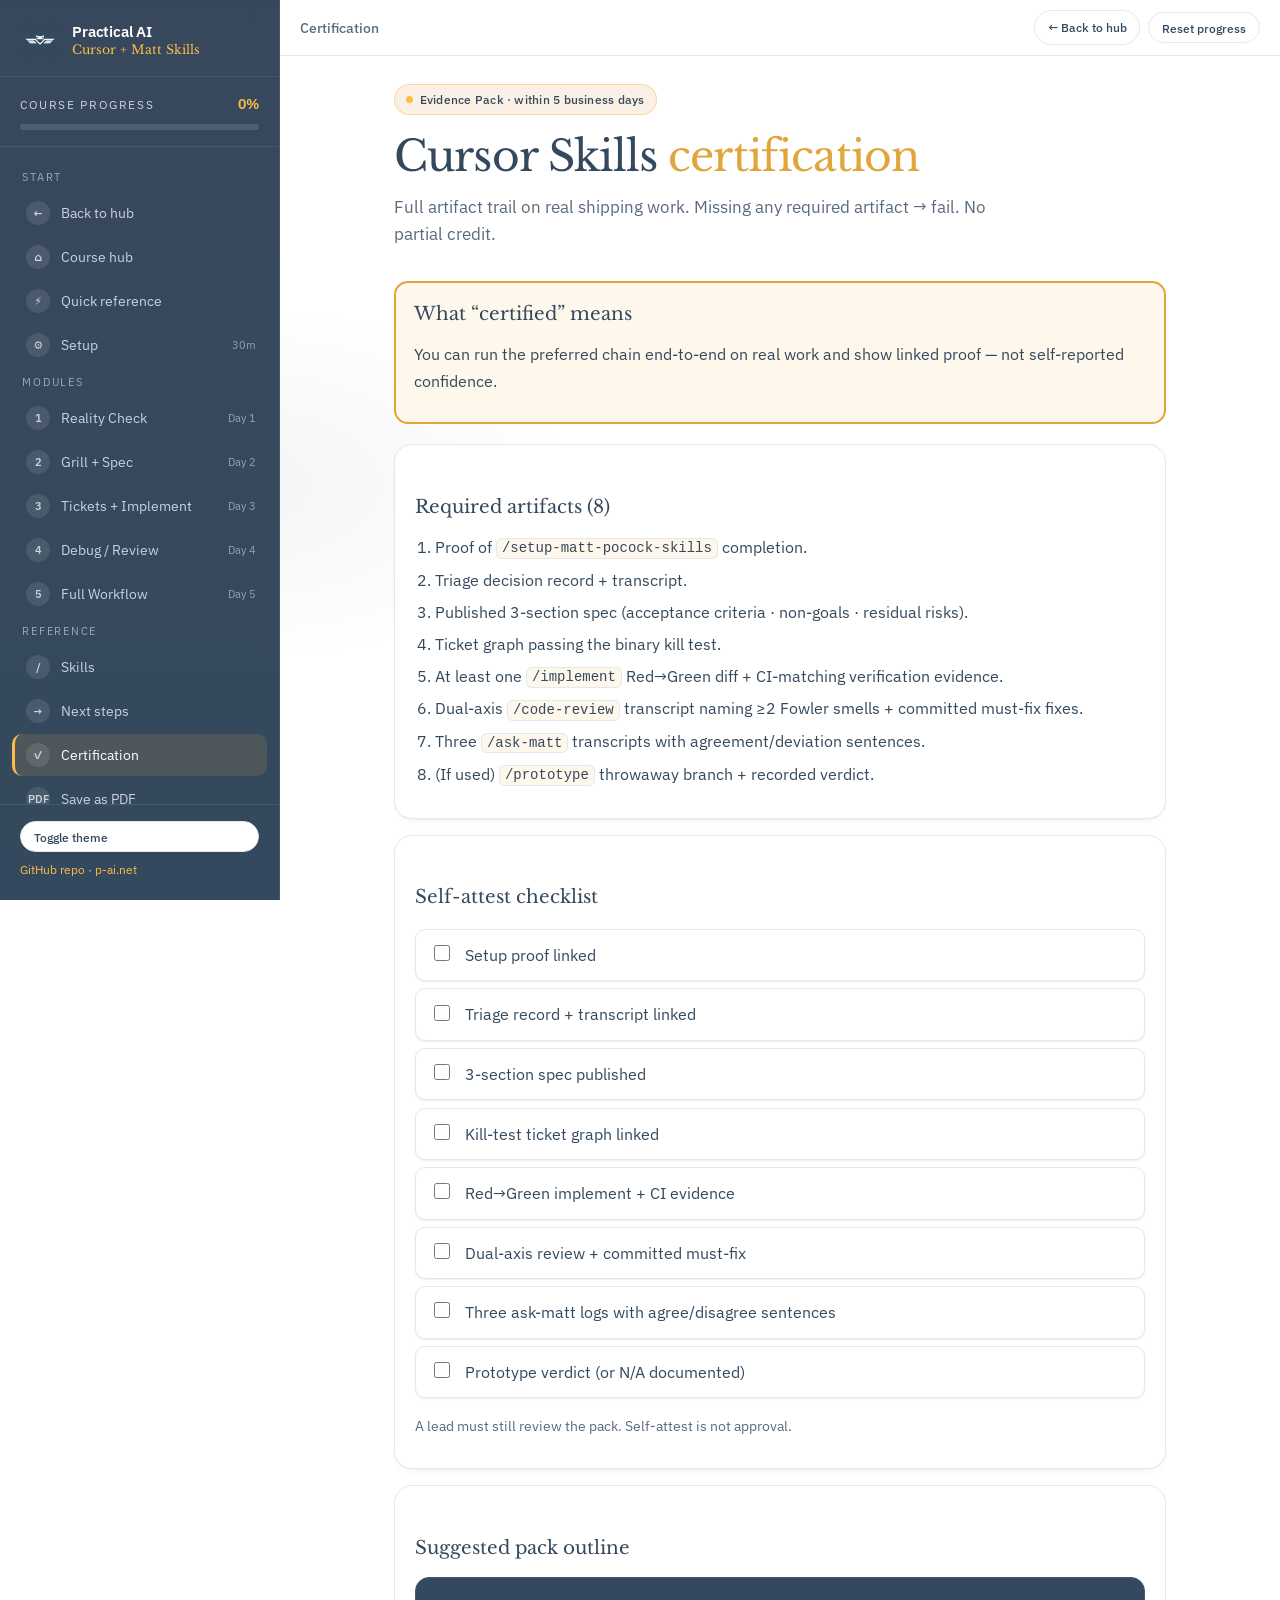
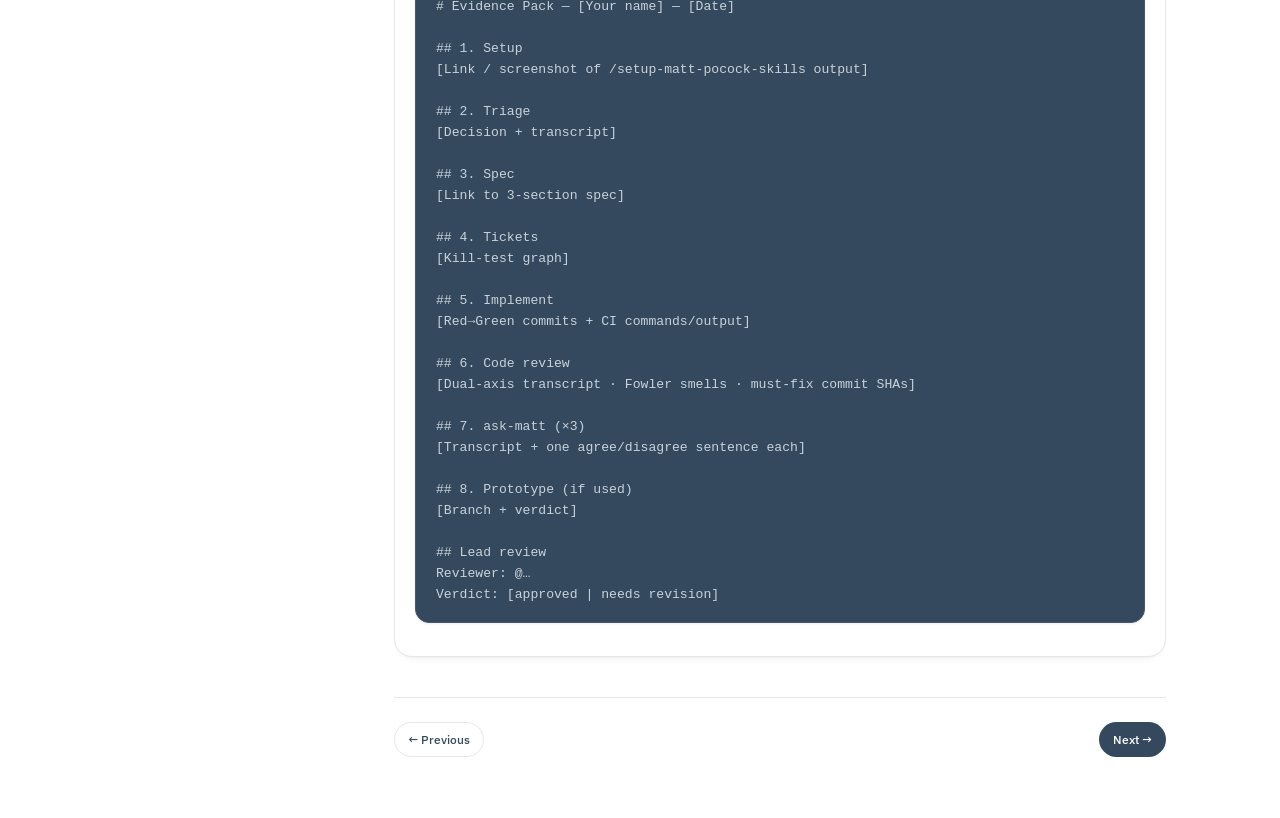
==== docs/certification.html @ 2d6f903b "Add GitHub Pages course matching sibling SOP style. Ship Setup + five day modules, quick reference, " ====
<!DOCTYPE html>
<html lang="en">
<head>
  <meta charset="utf-8" />
  <meta name="viewport" content="width=device-width, initial-scale=1" />
  <title>Certification | Cursor + Matt Skills</title>
  <link rel="icon" href="assets/favicon.ico" type="image/x-icon" />
  <link rel="preconnect" href="https://fonts.googleapis.com" />
  <link rel="preconnect" href="https://fonts.gstatic.com" crossorigin />
  <link href="https://fonts.googleapis.com/css2?family=IBM+Plex+Sans:wght@400;500;600;700&family=Libre+Baskerville:ital,wght@0,400;0,700;1,400&display=swap" rel="stylesheet" />
  <link rel="stylesheet" href="css/cursor-ai-dev.css" />
</head>
<body data-page="certification" data-base="" data-file="certification.html">
  <div class="overlay" id="navOverlay" aria-hidden="true"></div>
  <div class="app">
    <aside class="sidebar" id="sidebar" aria-label="Course navigation"></aside>
    <div class="main">
      <header class="topbar no-print">
        <button type="button" class="menu-btn" id="menuBtn" aria-label="Open navigation">☰</button>
        <div class="topbar-title">Certification</div>
        <div class="topbar-actions">
          <button type="button" class="btn btn-ghost btn-sm" id="resetProgress">Reset progress</button>
        </div>
      </header>
      <main class="content" id="top">

        <section class="hero">
          <span class="status-chip">Evidence Pack · within 5 business days</span>
          <h1>Cursor Skills <em>certification</em></h1>
          <p class="hero-lede">Full artifact trail on real shipping work. Missing any required artifact → fail. No partial credit.</p>
        </section>

        <div class="hard-truth">
          <h3>What “certified” means</h3>
          <p>You can run the preferred chain end-to-end on real work and show linked proof — not self-reported confidence.</p>
        </div>

        <div class="section-card">
          <h3>Required artifacts (8)</h3>
          <ol>
            <li>Proof of <code>/setup-matt-pocock-skills</code> completion.</li>
            <li>Triage decision record + transcript.</li>
            <li>Published 3-section spec (acceptance criteria · non-goals · residual risks).</li>
            <li>Ticket graph passing the binary kill test.</li>
            <li>At least one <code>/implement</code> Red→Green diff + CI-matching verification evidence.</li>
            <li>Dual-axis <code>/code-review</code> transcript naming ≥2 Fowler smells + committed must-fix fixes.</li>
            <li>Three <code>/ask-matt</code> transcripts with agreement/deviation sentences.</li>
            <li>(If used) <code>/prototype</code> throwaway branch + recorded verdict.</li>
          </ol>
        </div>

        <div class="section-card">
          <h3>Self-attest checklist</h3>
          <ul class="checklist">
            <li><label><input type="checkbox" data-progress="cert-1" /> Setup proof linked</label></li>
            <li><label><input type="checkbox" data-progress="cert-2" /> Triage record + transcript linked</label></li>
            <li><label><input type="checkbox" data-progress="cert-3" /> 3-section spec published</label></li>
            <li><label><input type="checkbox" data-progress="cert-4" /> Kill-test ticket graph linked</label></li>
            <li><label><input type="checkbox" data-progress="cert-5" /> Red→Green implement + CI evidence</label></li>
            <li><label><input type="checkbox" data-progress="cert-6" /> Dual-axis review + committed must-fix</label></li>
            <li><label><input type="checkbox" data-progress="cert-7" /> Three ask-matt logs with agree/disagree sentences</label></li>
            <li><label><input type="checkbox" data-progress="cert-8" /> Prototype verdict (or N/A documented)</label></li>
          </ul>
          <p style="margin-top:0.75rem;font-size:0.9rem;color:var(--ink-faint)">A lead must still review the pack. Self-attest is not approval.</p>
        </div>

        <div class="section-card">
          <h3>Suggested pack outline</h3>
          <pre class="code-block"><code># Evidence Pack — [Your name] — [Date]

## 1. Setup
[Link / screenshot of /setup-matt-pocock-skills output]

## 2. Triage
[Decision + transcript]

## 3. Spec
[Link to 3-section spec]

## 4. Tickets
[Kill-test graph]

## 5. Implement
[Red→Green commits + CI commands/output]

## 6. Code review
[Dual-axis transcript · Fowler smells · must-fix commit SHAs]

## 7. ask-matt (×3)
[Transcript + one agree/disagree sentence each]

## 8. Prototype (if used)
[Branch + verdict]

## Lead review
Reviewer: @…
Verdict: [approved | needs revision]</code></pre>
        </div>

        <div class="page-nav no-print" id="pageNav"></div>
      </main>
    </div>
  </div>
  <script src="js/cursor-ai-dev.js"></script>
</body>
</html>
---- docs/css/cursor-ai-dev.css ----
/* Cursor + Matt Skills Onboarding — Practical AI */
:root {
  --brand: #fcbb48;
  --brand-dark: #e0a53b;
  --brand-soft: #faf0e5;
  --brand-50: #fef7ec;
  --ink: #34495d;
  --ink-soft: #38485c;
  --ink-faint: #5a6b7e;
  --muted: #848484;
  --canvas: #ffffff;
  --surface: #ffffff;
  --surface-alt: #faf0e5;
  --sidebar: #38485c;
  --sidebar-soft: #34495d;
  --sidebar-border: #46586e;
  --sidebar-muted: #c9d2dc;
  --sidebar-ink: #ffffff;
  --border: #e5e7eb;
  --border-strong: #cbd5e1;
  --success: #15803d;
  --success-soft: #ecfdf5;
  --danger: #be123c;
  --info: #1d4ed8;
  --info-soft: #eff6ff;
  --shadow: 0 1px 2px rgba(15, 23, 42, 0.04), 0 1px 3px rgba(15, 23, 42, 0.04);
  --shadow-card: 0 1px 2px rgba(15, 23, 42, 0.04), 0 6px 14px -10px rgba(15, 23, 42, 0.12);
  --shadow-pop: 0 10px 30px -12px rgba(15, 23, 42, 0.18), 0 4px 12px rgba(15, 23, 42, 0.06);
  --ease: cubic-bezier(0.2, 0.7, 0.2, 1);
  --font-display: "Libre Baskerville", Georgia, serif;
  --font-body: "IBM Plex Sans", ui-sans-serif, system-ui, -apple-system, "Segoe UI", Roboto, sans-serif;
  --font-mono: ui-monospace, SFMono-Regular, Menlo, Monaco, Consolas, monospace;
  --sidebar-w: 280px;
  --radius: 0.625rem;
  --radius-lg: 0.875rem;
  --radius-xl: 1.125rem;
}

[data-theme="dark"] {
  --brand-soft: #3d3428;
  --brand-50: #2a2419;
  --ink: #e8edf2;
  --ink-soft: #c9d2dc;
  --ink-faint: #9aa8b8;
  --muted: #8b9aab;
  --canvas: #1a2330;
  --surface: #243040;
  --surface-alt: #2a3545;
  --border: #3a4a5c;
  --border-strong: #4a5c70;
  --success-soft: #14352a;
  --info-soft: #1a2d4a;
  --shadow: 0 1px 2px rgba(0, 0, 0, 0.2);
  --shadow-card: 0 4px 14px rgba(0, 0, 0, 0.25);
}

@media (prefers-color-scheme: dark) {
  :root:not([data-theme="light"]) {
    --brand-soft: #3d3428;
    --brand-50: #2a2419;
    --ink: #e8edf2;
    --ink-soft: #c9d2dc;
    --ink-faint: #9aa8b8;
    --muted: #8b9aab;
    --canvas: #1a2330;
    --surface: #243040;
    --surface-alt: #2a3545;
    --border: #3a4a5c;
    --border-strong: #4a5c70;
    --success-soft: #14352a;
    --info-soft: #1a2d4a;
    --shadow: 0 1px 2px rgba(0, 0, 0, 0.2);
    --shadow-card: 0 4px 14px rgba(0, 0, 0, 0.25);
  }
}

*,
*::before,
*::after {
  box-sizing: border-box;
}

html {
  scroll-behavior: smooth;
  scroll-padding-top: 5rem;
}

body {
  margin: 0;
  font-family: var(--font-body);
  font-size: 1rem;
  line-height: 1.65;
  color: var(--ink);
  background: var(--canvas);
  -webkit-font-smoothing: antialiased;
}

a {
  color: var(--ink);
  text-decoration-thickness: 1px;
  text-underline-offset: 0.15em;
  transition: color 0.15s var(--ease);
}

a:hover {
  color: var(--brand-dark);
}

img {
  max-width: 100%;
  height: auto;
}

code,
pre {
  font-family: var(--font-mono);
  font-size: 0.875em;
}

code {
  background: var(--brand-50);
  border: 1px solid var(--border);
  border-radius: 0.35rem;
  padding: 0.1em 0.35em;
  color: var(--ink-soft);
}

pre {
  background: var(--sidebar-soft);
  color: var(--sidebar-muted);
  border-radius: var(--radius-lg);
  padding: 1.1rem 1.25rem;
  overflow-x: auto;
  border: 1px solid var(--sidebar-border);
  box-shadow: var(--shadow);
  line-height: 1.5;
}

pre code {
  background: none;
  border: none;
  padding: 0;
  color: inherit;
  font-size: 0.82rem;
}

/* Layout */
.app {
  display: flex;
  min-height: 100vh;
}

.sidebar {
  position: fixed;
  inset: 0 auto 0 0;
  width: var(--sidebar-w);
  background: linear-gradient(180deg, var(--sidebar) 0%, var(--sidebar-soft) 100%);
  color: var(--sidebar-ink);
  display: flex;
  flex-direction: column;
  z-index: 40;
  border-right: 1px solid var(--sidebar-border);
  transition: transform 0.25s var(--ease);
}

.sidebar-brand {
  display: flex;
  align-items: center;
  gap: 0.75rem;
  padding: 1.25rem 1.25rem 1rem;
  border-bottom: 1px solid var(--sidebar-border);
  text-decoration: none;
  color: inherit;
}

.sidebar-brand:hover {
  color: inherit;
}

.sidebar-brand img {
  width: 40px;
  height: 40px;
  border-radius: 10px;
  object-fit: cover;
  background: rgba(255, 255, 255, 0.08);
  flex-shrink: 0;
}

.sidebar-brand-text {
  min-width: 0;
}

.sidebar-brand-text strong {
  display: block;
  font-size: 0.95rem;
  font-weight: 600;
  letter-spacing: -0.01em;
  line-height: 1.2;
}

.sidebar-brand-text span {
  display: block;
  margin-top: 0.15rem;
  font-family: var(--font-display);
  font-size: 0.78rem;
  color: var(--brand);
  line-height: 1.2;
}

.progress-panel {
  padding: 1rem 1.25rem;
  border-bottom: 1px solid var(--sidebar-border);
}

.progress-label {
  display: flex;
  justify-content: space-between;
  align-items: baseline;
  font-size: 0.72rem;
  text-transform: uppercase;
  letter-spacing: 0.14em;
  color: var(--sidebar-muted);
  margin-bottom: 0.55rem;
}

.progress-label strong {
  font-size: 0.85rem;
  letter-spacing: 0;
  text-transform: none;
  color: var(--brand);
  font-weight: 600;
}

.progress-track {
  height: 6px;
  border-radius: 999px;
  background: rgba(255, 255, 255, 0.12);
  overflow: hidden;
}

.progress-fill {
  height: 100%;
  width: 0%;
  border-radius: inherit;
  background: linear-gradient(90deg, var(--brand-dark), var(--brand));
  transition: width 0.35s var(--ease);
}

.sidebar-nav {
  flex: 1;
  overflow-y: auto;
  padding: 0.85rem 0.75rem 1.25rem;
}

.nav-section-label {
  margin: 0.5rem 0.65rem 0.35rem;
  font-size: 0.68rem;
  text-transform: uppercase;
  letter-spacing: 0.16em;
  color: rgba(201, 210, 220, 0.7);
}

.nav-link {
  display: flex;
  align-items: center;
  gap: 0.65rem;
  padding: 0.55rem 0.7rem;
  border-radius: var(--radius);
  color: var(--sidebar-muted);
  text-decoration: none;
  font-size: 0.9rem;
  border-left: 3px solid transparent;
  margin-bottom: 0.15rem;
  transition: background 0.15s var(--ease), color 0.15s var(--ease), border-color 0.15s var(--ease);
}

.nav-link:hover {
  background: rgba(255, 255, 255, 0.06);
  color: var(--sidebar-ink);
}

.nav-link.is-active {
  background: rgba(252, 187, 72, 0.12);
  color: var(--sidebar-ink);
  border-left-color: var(--brand);
}

.nav-link.is-complete .nav-num {
  background: var(--brand);
  color: var(--ink);
}

.nav-num {
  width: 1.5rem;
  height: 1.5rem;
  border-radius: 999px;
  display: grid;
  place-items: center;
  font-size: 0.7rem;
  font-weight: 600;
  background: rgba(255, 255, 255, 0.1);
  color: var(--sidebar-muted);
  flex-shrink: 0;
}

.nav-meta {
  margin-left: auto;
  font-size: 0.7rem;
  color: rgba(201, 210, 220, 0.65);
}

.sidebar-footer {
  padding: 1rem 1.25rem 1.25rem;
  border-top: 1px solid var(--sidebar-border);
  font-size: 0.75rem;
  color: var(--sidebar-muted);
}

.sidebar-footer a {
  color: var(--brand);
  text-decoration: none;
}

.sidebar-footer a:hover {
  text-decoration: underline;
}

.main {
  margin-left: var(--sidebar-w);
  flex: 1;
  min-width: 0;
  background:
    radial-gradient(900px 420px at 100% -10%, rgba(252, 187, 72, 0.12), transparent 55%),
    radial-gradient(700px 360px at -5% 20%, rgba(56, 72, 92, 0.06), transparent 50%),
    var(--canvas);
}

.topbar {
  position: sticky;
  top: 0;
  z-index: 30;
  display: flex;
  align-items: center;
  gap: 0.75rem;
  height: 3.5rem;
  padding: 0 1.25rem;
  background: rgba(255, 255, 255, 0.82);
  backdrop-filter: blur(14px);
  border-bottom: 1px solid rgba(229, 231, 235, 0.9);
}

.menu-btn {
  display: none;
  align-items: center;
  justify-content: center;
  width: 2.25rem;
  height: 2.25rem;
  border: 1px solid var(--border);
  border-radius: var(--radius);
  background: var(--surface);
  color: var(--ink);
  cursor: pointer;
}

.topbar-title {
  font-size: 0.9rem;
  font-weight: 500;
  color: var(--ink-faint);
}

.topbar-actions {
  margin-left: auto;
  display: flex;
  align-items: center;
  gap: 0.5rem;
}

.btn {
  display: inline-flex;
  align-items: center;
  gap: 0.4rem;
  border-radius: 999px;
  padding: 0.55rem 1rem;
  font-size: 0.85rem;
  font-weight: 500;
  font-family: inherit;
  border: 1px solid transparent;
  cursor: pointer;
  text-decoration: none;
  transition: transform 0.15s var(--ease), background 0.15s var(--ease), color 0.15s var(--ease), box-shadow 0.15s var(--ease);
}

.btn:hover {
  transform: translateY(-1px);
  text-decoration: none;
}

.btn-primary {
  background: var(--ink);
  color: #fff;
}

.btn-primary:hover {
  color: var(--brand);
  box-shadow: var(--shadow-card);
}

.btn-ghost {
  background: var(--surface);
  border-color: var(--border);
  color: var(--ink);
}

.btn-ghost:hover {
  background: var(--surface-alt);
  color: var(--ink);
}

.btn-sm {
  padding: 0.4rem 0.8rem;
  font-size: 0.78rem;
}

.content {
  max-width: 820px;
  margin: 0 auto;
  padding: 1.75rem 1.5rem 4rem;
}

.hero {
  margin-bottom: 2rem;
}

.status-chip {
  display: inline-flex;
  align-items: center;
  gap: 0.4rem;
  padding: 0.3rem 0.7rem;
  border-radius: 999px;
  background: var(--brand-soft);
  border: 1px solid rgba(252, 187, 72, 0.45);
  color: var(--ink);
  font-size: 0.72rem;
  font-weight: 500;
  letter-spacing: 0.02em;
}

.status-chip::before {
  content: "";
  width: 0.45rem;
  height: 0.45rem;
  border-radius: 999px;
  background: var(--brand);
}

.hero h1 {
  margin: 1rem 0 0.75rem;
  font-family: var(--font-display);
  font-size: clamp(1.85rem, 4vw, 2.65rem);
  line-height: 1.2;
  letter-spacing: -0.02em;
  font-weight: 400;
  color: var(--ink);
}

.hero h1 em {
  font-style: normal;
  color: var(--brand-dark);
}

.hero-lede {
  margin: 0;
  max-width: 38rem;
  color: var(--ink-faint);
  font-size: 1.05rem;
}

.card-grid {
  display: grid;
  grid-template-columns: repeat(2, minmax(0, 1fr));
  gap: 0.85rem;
  margin: 1.5rem 0 2rem;
}

.stat-card {
  background: var(--surface);
  border: 1px solid var(--border);
  border-radius: var(--radius-xl);
  padding: 1rem 1.1rem;
  box-shadow: var(--shadow);
}

.stat-card strong {
  display: block;
  font-family: var(--font-display);
  font-size: 1.05rem;
  color: var(--ink);
  margin-bottom: 0.25rem;
}

.stat-card span {
  font-size: 0.85rem;
  color: var(--muted);
}

.module {
  margin: 2.5rem 0;
  scroll-margin-top: 5rem;
}

.module-header {
  display: flex;
  align-items: flex-start;
  gap: 0.85rem;
  margin-bottom: 1.25rem;
  padding-bottom: 0.85rem;
  border-bottom: 1px solid rgba(52, 73, 93, 0.12);
}

.module-badge {
  flex-shrink: 0;
  width: 2.5rem;
  height: 2.5rem;
  border-radius: 999px;
  display: grid;
  place-items: center;
  background: var(--brand-soft);
  color: var(--ink);
  font-weight: 600;
  font-size: 0.85rem;
  border: 1px solid rgba(252, 187, 72, 0.35);
}

.module-header h2 {
  margin: 0;
  font-family: var(--font-display);
  font-size: 1.55rem;
  font-weight: 400;
  line-height: 1.25;
  color: var(--ink);
}

.module-time {
  margin: 0.25rem 0 0;
  font-size: 0.8rem;
  color: var(--muted);
}

.eyebrow {
  margin: 0 0 0.35rem;
  font-size: 0.7rem;
  text-transform: uppercase;
  letter-spacing: 0.18em;
  color: var(--brand-dark);
  font-weight: 600;
}

h3 {
  margin: 1.75rem 0 0.75rem;
  font-family: var(--font-display);
  font-size: 1.15rem;
  font-weight: 400;
  color: var(--ink);
}

p {
  margin: 0.75rem 0;
}

ul,
ol {
  margin: 0.75rem 0;
  padding-left: 1.25rem;
}

li {
  margin: 0.35rem 0;
}

.quote {
  margin: 1rem 0;
  padding: 1rem 1.15rem;
  border-radius: var(--radius-lg);
  background: var(--surface-alt);
  border-left: 3px solid var(--brand);
  color: var(--ink);
  box-shadow: var(--shadow);
}

.quote p {
  margin: 0;
}

.table-wrap {
  overflow-x: auto;
  margin: 1rem 0;
  border: 1px solid var(--border);
  border-radius: var(--radius-lg);
  box-shadow: var(--shadow);
  background: var(--surface);
}

table {
  width: 100%;
  border-collapse: collapse;
  font-size: 0.9rem;
}

th,
td {
  text-align: left;
  padding: 0.7rem 0.9rem;
  border-bottom: 1px solid var(--border);
  vertical-align: top;
}

th {
  background: var(--brand-50);
  font-weight: 600;
  color: var(--ink);
  font-size: 0.8rem;
  letter-spacing: 0.02em;
}

tr:last-child td {
  border-bottom: none;
}

.checklist,
.cert-list {
  list-style: none;
  padding: 0;
  margin: 1rem 0;
  display: grid;
  gap: 0.45rem;
}

.checklist li,
.cert-list li {
  margin: 0;
}

.checklist label,
.cert-list label {
  display: flex;
  align-items: flex-start;
  gap: 0.7rem;
  padding: 0.75rem 0.9rem;
  border: 1px solid var(--border);
  border-radius: var(--radius);
  background: var(--surface);
  cursor: pointer;
  transition: background 0.15s var(--ease), border-color 0.15s var(--ease);
  box-shadow: var(--shadow);
}

.checklist label:hover,
.cert-list label:hover {
  background: var(--brand-50);
  border-color: rgba(252, 187, 72, 0.45);
}

.checklist input,
.cert-list input {
  margin-top: 0.2rem;
  accent-color: var(--brand-dark);
  width: 1rem;
  height: 1rem;
  flex-shrink: 0;
}

.checklist label.is-checked,
.cert-list label.is-checked {
  background: var(--success-soft);
  border-color: rgba(21, 128, 61, 0.25);
}

.self-check {
  margin-top: 1.25rem;
  padding: 1rem 1.15rem;
  border-radius: var(--radius-lg);
  border: 1px dashed var(--border-strong);
  background: rgba(250, 240, 229, 0.35);
}

.self-check ol {
  margin-bottom: 0.5rem;
}

.self-check .hint {
  margin: 0;
  font-size: 0.85rem;
  color: var(--muted);
  font-style: italic;
}

.self-check details {
  margin-top: 0.75rem;
  font-size: 0.92rem;
}

.self-check details summary {
  cursor: pointer;
  font-weight: 600;
  color: var(--ink);
}

.self-check details ol {
  margin: 0.65rem 0 0;
  padding-left: 1.25rem;
}

.self-check details li {
  margin-bottom: 0.5rem;
  color: var(--ink-soft);
}

.loop-diagram {
  font-family: var(--font-mono);
  white-space: pre;
  overflow-x: auto;
}

.pill-row {
  display: flex;
  flex-wrap: wrap;
  gap: 0.45rem;
  margin: 0.75rem 0 1.25rem;
}

.pill {
  display: inline-flex;
  align-items: center;
  padding: 0.25rem 0.65rem;
  border-radius: 999px;
  background: var(--info-soft);
  color: var(--info);
  font-size: 0.75rem;
  font-weight: 500;
  text-decoration: none;
  border: 1px solid rgba(29, 78, 216, 0.15);
}

.pill:hover {
  color: var(--info);
  background: #dbeafe;
}

.section-card {
  margin: 1rem 0;
  padding: 1.15rem 1.25rem;
  border: 1px solid var(--border);
  border-radius: var(--radius-xl);
  background: var(--surface);
  box-shadow: var(--shadow-card);
}

.cert-box {
  margin-top: 1.25rem;
  padding: 1.35rem;
  border-radius: var(--radius-xl);
  border: 1px solid rgba(252, 187, 72, 0.45);
  background: linear-gradient(180deg, #fff 0%, var(--brand-50) 100%);
  box-shadow: var(--shadow-card);
}

.cert-meta {
  margin-top: 1rem;
  padding-top: 1rem;
  border-top: 1px solid rgba(52, 73, 93, 0.12);
  font-size: 0.9rem;
  color: var(--ink-faint);
}

.footer-note {
  margin-top: 3rem;
  padding-top: 1.25rem;
  border-top: 1px solid var(--border);
  font-size: 0.82rem;
  color: var(--muted);
}

.overlay {
  display: none;
  position: fixed;
  inset: 0;
  background: rgba(15, 23, 42, 0.45);
  z-index: 35;
}

body.nav-open .overlay {
  display: block;
}

body.nav-open .sidebar {
  transform: translateX(0);
}

@media (max-width: 900px) {
  .sidebar {
    transform: translateX(-105%);
  }

  .main {
    margin-left: 0;
  }

  .menu-btn {
    display: inline-flex;
  }

  .card-grid {
    grid-template-columns: 1fr;
  }

  .content {
    padding: 1.25rem 1rem 3rem;
  }
}

@media (min-width: 901px) {
  body.nav-open .overlay {
    display: none;
  }
}

.page-nav {
  display: flex;
  justify-content: space-between;
  gap: 1rem;
  margin-top: 2.5rem;
  padding-top: 1.5rem;
  border-top: 1px solid var(--border);
}

.page-nav .page-nav-next {
  margin-left: auto;
}

.skill-hero .module-badge {
  font-size: 0.75rem;
}

.content-block {
  margin: 1.25rem 0;
}

.hard-truth {
  margin: 1.25rem 0;
  padding: 1rem 1.15rem;
  border-radius: var(--radius-lg);
  border: 2px solid var(--brand-dark);
  background: var(--brand-50);
}

.hard-truth h3 {
  margin-top: 0;
  color: var(--ink);
}

.diagram-wrap {
  margin: 1.25rem 0;
  padding: 1rem;
  border: 1px solid var(--border);
  border-radius: var(--radius-lg);
  background: var(--surface);
  text-align: center;
}

.diagram-wrap svg {
  max-width: 100%;
  height: auto;
}

.diagram-caption {
  margin: 0.75rem 0 0;
  font-size: 0.82rem;
  color: var(--muted);
}

.template-block {
  position: relative;
  margin: 1rem 0;
}

.template-block pre {
  margin: 0;
}

.copy-row {
  display: flex;
  flex-wrap: wrap;
  gap: 0.5rem;
  margin: 0.75rem 0 1rem;
}

.copy-feedback {
  font-size: 0.8rem;
  color: var(--success);
  opacity: 0;
  transition: opacity 0.2s var(--ease);
}

.copy-feedback.is-visible {
  opacity: 1;
}

.reveal-answer {
  margin-top: 0.5rem;
  padding: 0.65rem 0.85rem;
  border-radius: var(--radius);
  background: var(--surface-alt);
  border: 1px solid var(--border);
  font-size: 0.9rem;
  display: none;
}

.reveal-answer.is-open {
  display: block;
}

.self-check-item {
  margin: 0.75rem 0;
  padding-bottom: 0.75rem;
  border-bottom: 1px solid var(--border);
}

.self-check-item:last-child {
  border-bottom: none;
}

.ticket-card {
  margin: 0.65rem 0;
  padding: 0.85rem 1rem;
  border: 1px solid var(--border);
  border-radius: var(--radius);
  background: var(--surface);
}

.ticket-card strong {
  display: block;
  margin-bottom: 0.25rem;
}

.ticket-card span {
  font-size: 0.85rem;
  color: var(--ink-faint);
}

.failure-modes {
  margin: 1.25rem 0;
  padding: 1rem 1.15rem;
  border-radius: var(--radius-lg);
  border: 1px solid rgba(190, 18, 60, 0.2);
  background: rgba(255, 241, 242, 0.5);
}

[data-theme="dark"] .failure-modes {
  background: rgba(190, 18, 60, 0.08);
}

@media (prefers-color-scheme: dark) {
  :root:not([data-theme="light"]) .failure-modes {
    background: rgba(190, 18, 60, 0.08);
  }
}

.failure-modes h3 {
  margin-top: 0;
  color: var(--danger);
}

.print-actions {
  margin: 1.5rem 0;
  padding: 1rem;
  background: var(--brand-50);
  border-radius: var(--radius-lg);
  border: 1px solid rgba(252, 187, 72, 0.35);
}

@media print {
  .sidebar,
  .topbar,
  .overlay,
  .menu-btn,
  .page-nav,
  .print-actions,
  .no-print {
    display: none !important;
  }

  .main {
    margin: 0;
  }

  .content {
    max-width: none;
    padding: 0;
  }

  .module {
    break-inside: avoid;
    page-break-inside: avoid;
  }

  details {
    open: open;
  }

  details summary {
    display: none;
  }
}
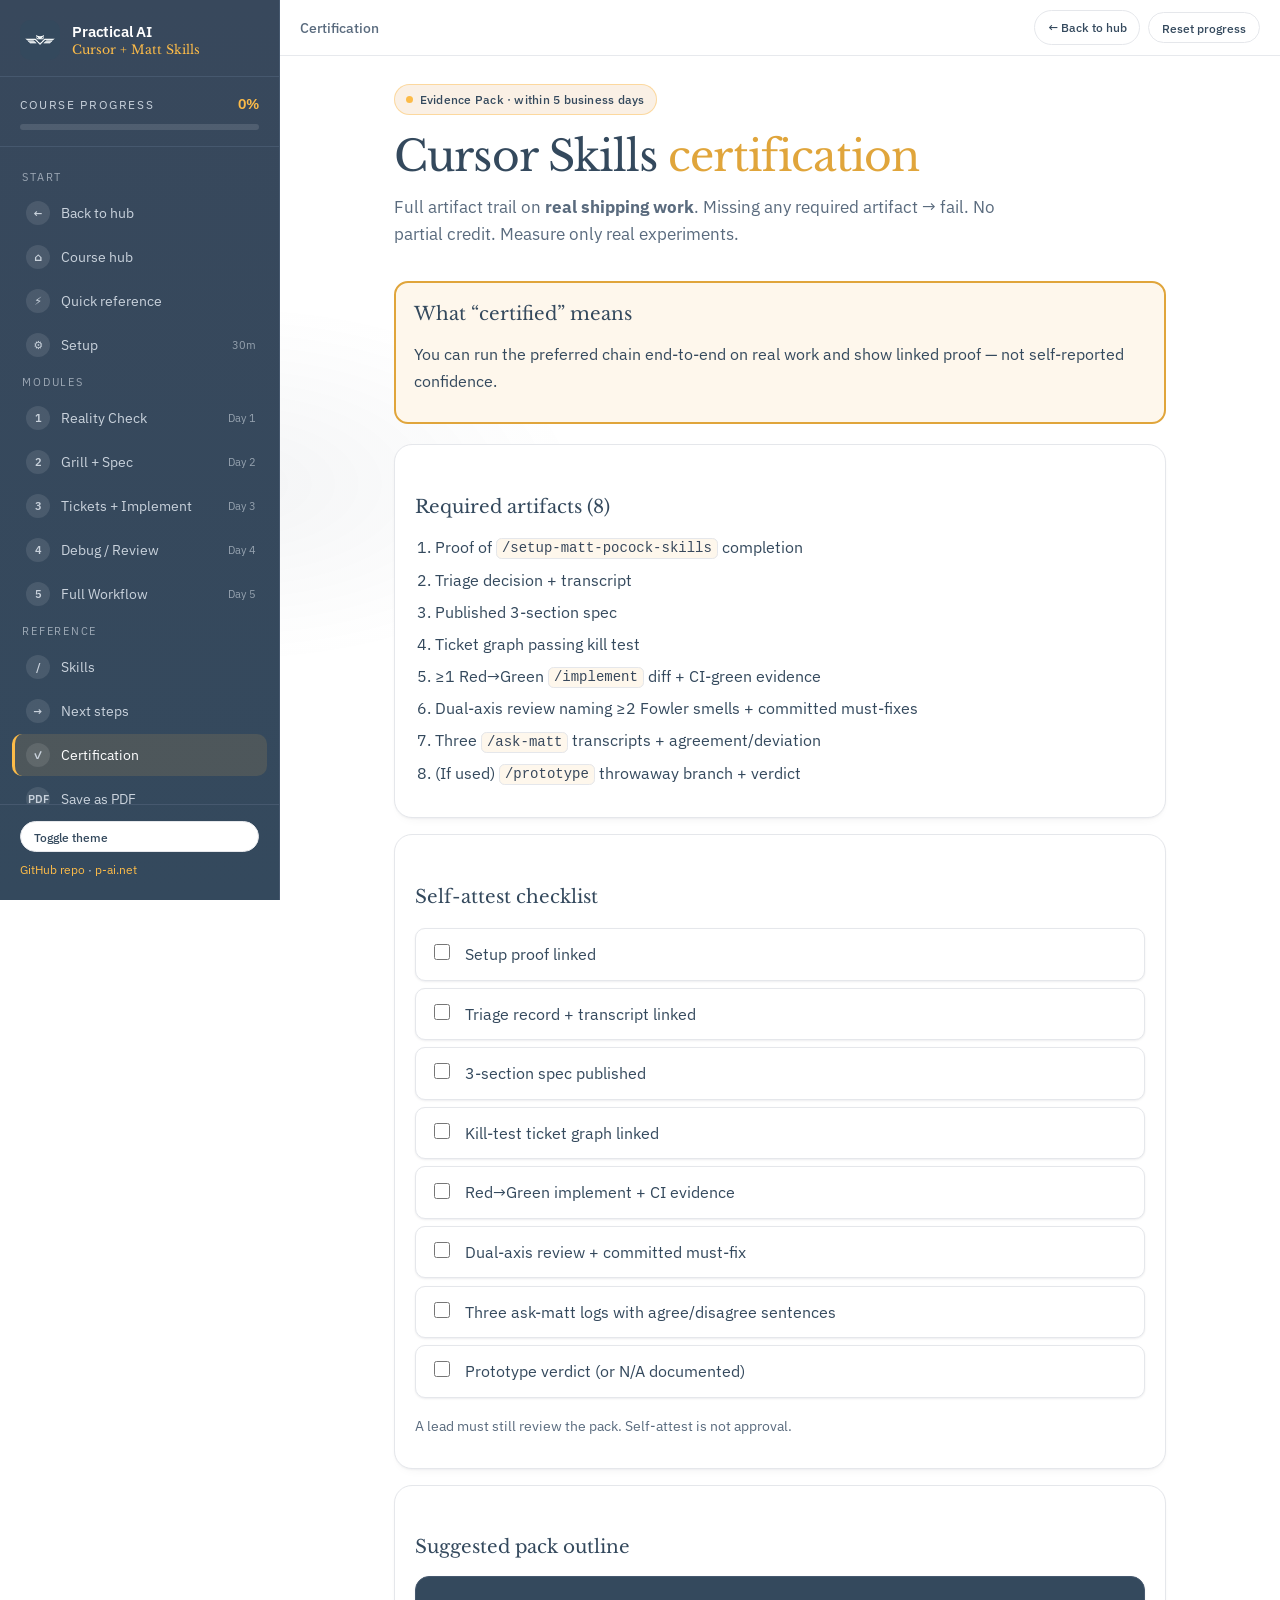
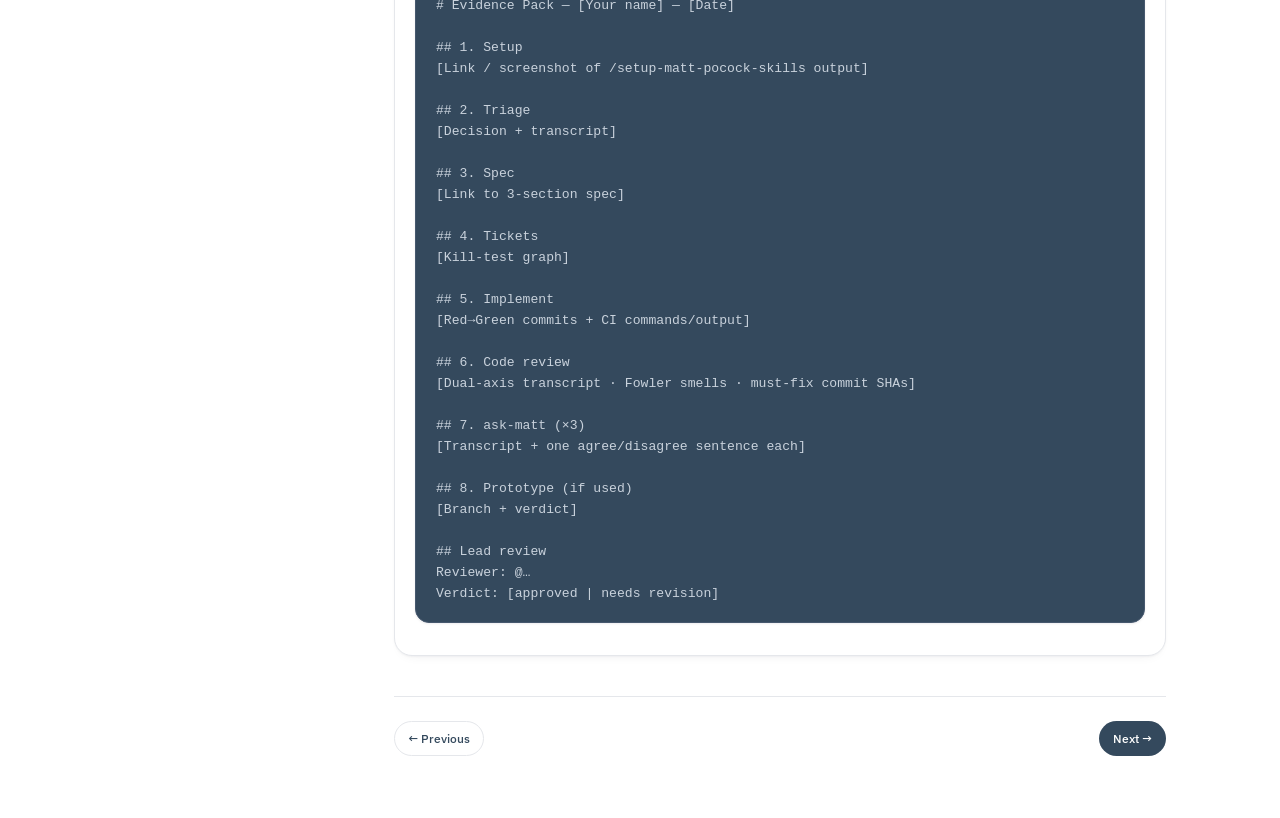
==== commit 391a636a: "Publish v3 instructional density across the live course. Import MODULES-SOURCE-v3 and rebuild Setup " ====
--- a/docs/certification.html
+++ b/docs/certification.html
@@ -27,7 +27,7 @@
         <section class="hero">
           <span class="status-chip">Evidence Pack · within 5 business days</span>
           <h1>Cursor Skills <em>certification</em></h1>
-          <p class="hero-lede">Full artifact trail on real shipping work. Missing any required artifact → fail. No partial credit.</p>
+          <p class="hero-lede">Full artifact trail on <strong>real shipping work</strong>. Missing any required artifact → fail. No partial credit. Measure only real experiments.</p>
         </section>
 
         <div class="hard-truth">
@@ -38,14 +38,14 @@
         <div class="section-card">
           <h3>Required artifacts (8)</h3>
           <ol>
-            <li>Proof of <code>/setup-matt-pocock-skills</code> completion.</li>
-            <li>Triage decision record + transcript.</li>
-            <li>Published 3-section spec (acceptance criteria · non-goals · residual risks).</li>
-            <li>Ticket graph passing the binary kill test.</li>
-            <li>At least one <code>/implement</code> Red→Green diff + CI-matching verification evidence.</li>
-            <li>Dual-axis <code>/code-review</code> transcript naming ≥2 Fowler smells + committed must-fix fixes.</li>
-            <li>Three <code>/ask-matt</code> transcripts with agreement/deviation sentences.</li>
-            <li>(If used) <code>/prototype</code> throwaway branch + recorded verdict.</li>
+            <li>Proof of <code>/setup-matt-pocock-skills</code> completion</li>
+            <li>Triage decision + transcript</li>
+            <li>Published 3-section spec</li>
+            <li>Ticket graph passing kill test</li>
+            <li>≥1 Red→Green <code>/implement</code> diff + CI-green evidence</li>
+            <li>Dual-axis review naming ≥2 Fowler smells + committed must-fixes</li>
+            <li>Three <code>/ask-matt</code> transcripts + agreement/deviation</li>
+            <li>(If used) <code>/prototype</code> throwaway branch + verdict</li>
           </ol>
         </div>
 
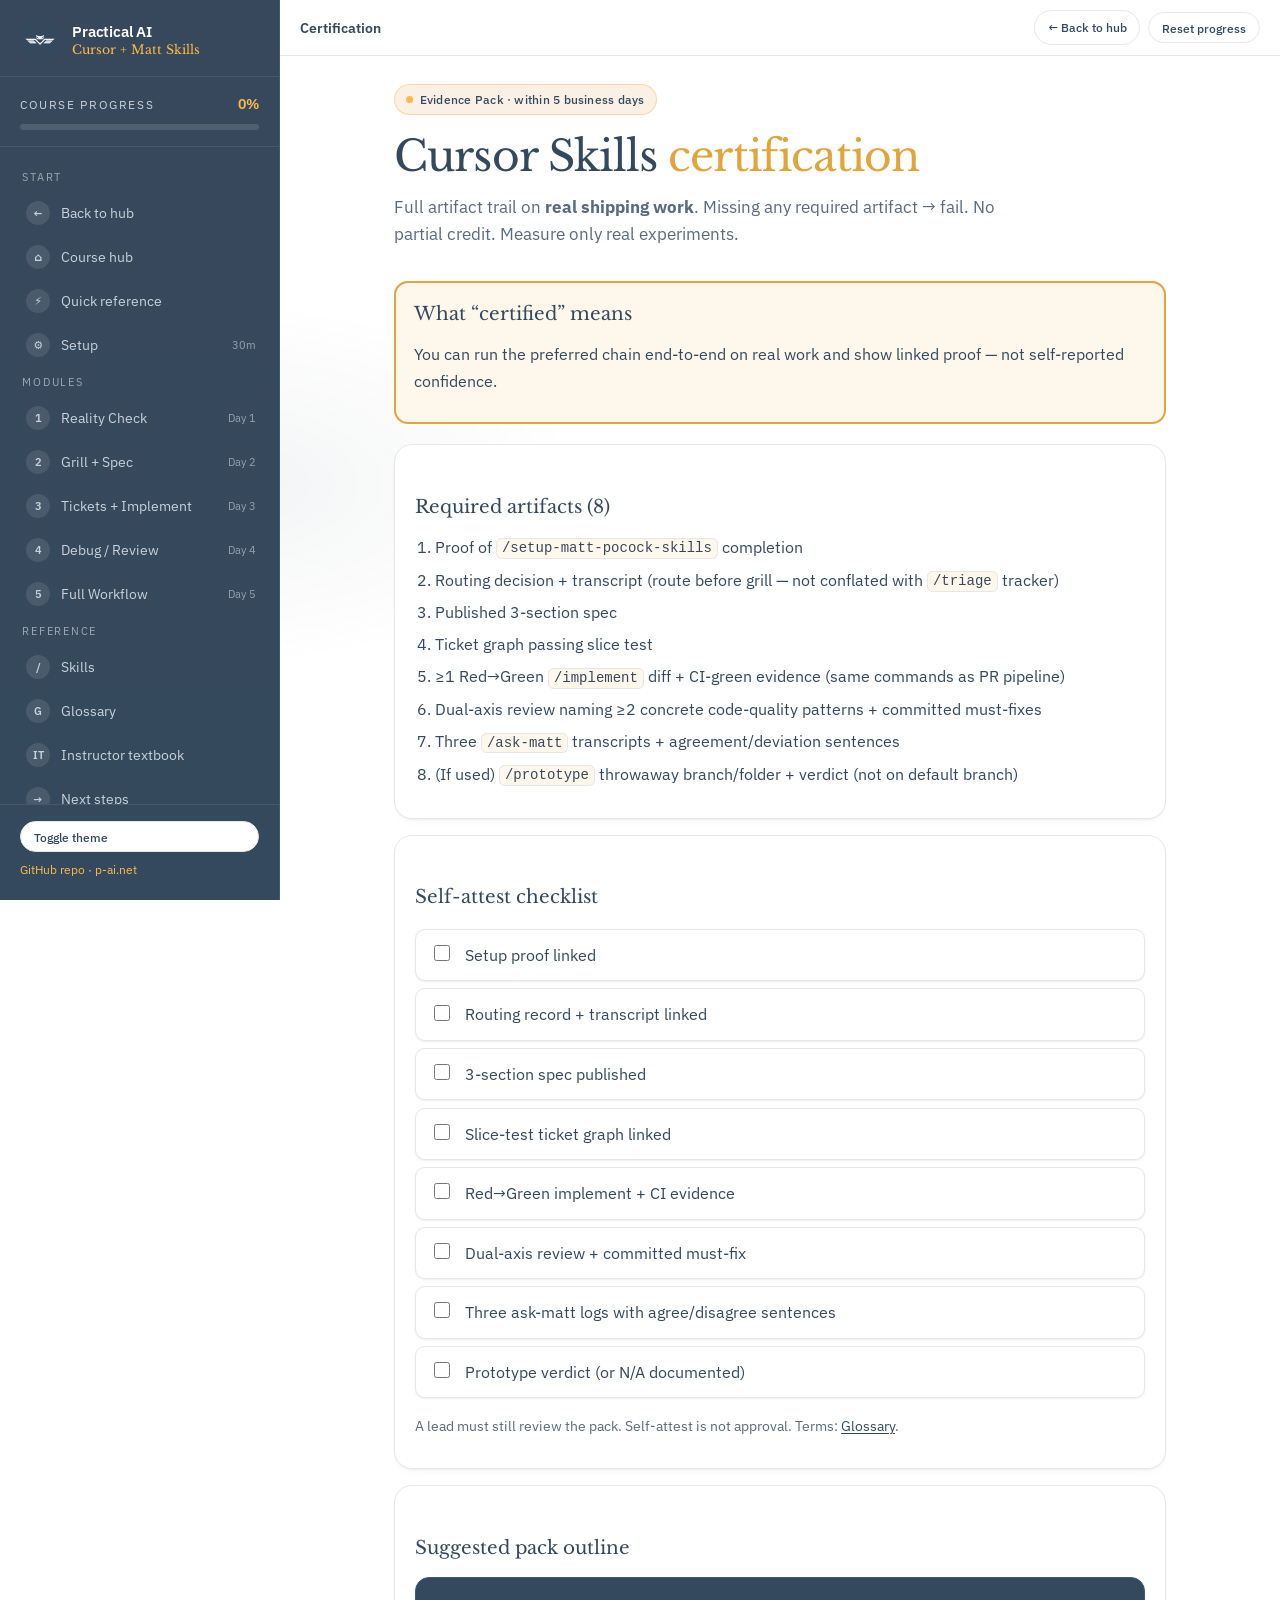
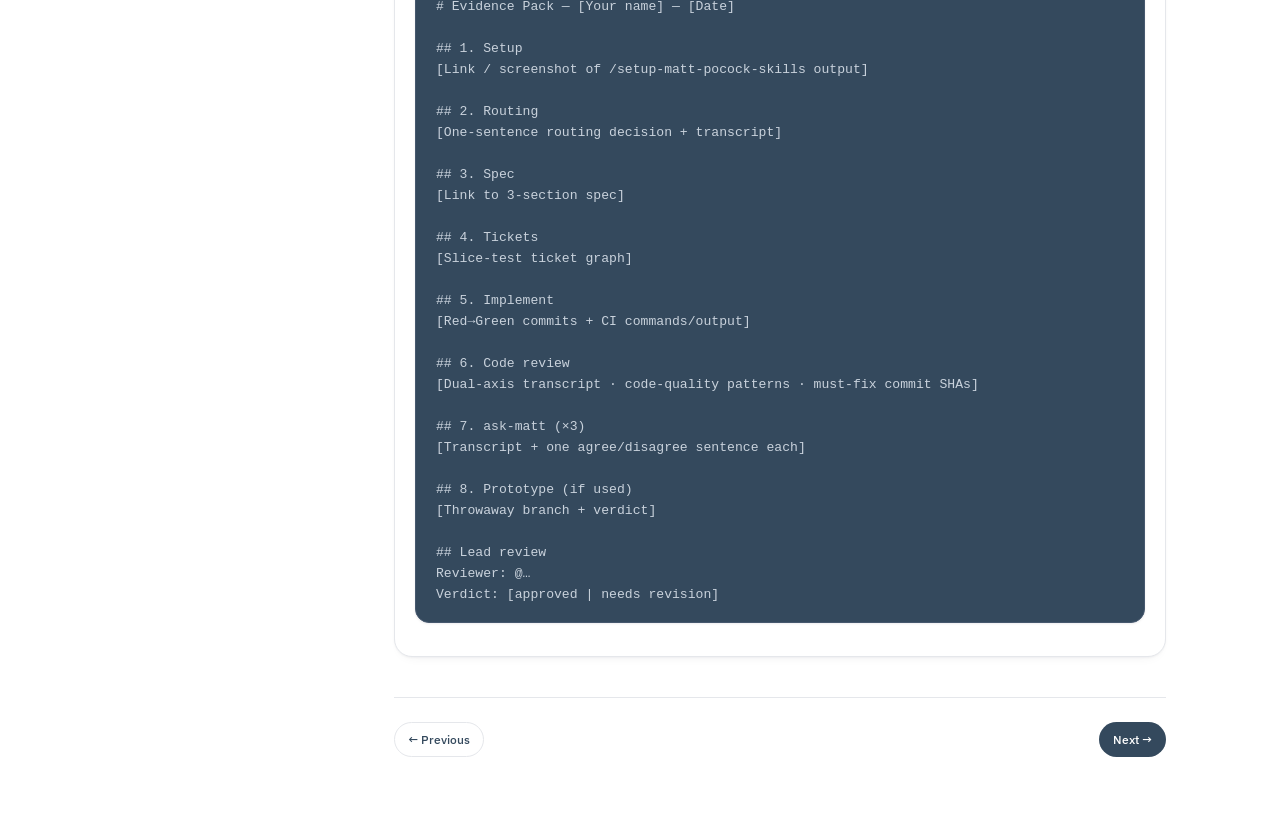
==== commit 5128aa5f: "Learner clarity + concept inserts: route before grill, slice test, glossary - Fix dark-mode contrast" ====
--- a/docs/certification.html
+++ b/docs/certification.html
@@ -39,13 +39,13 @@
           <h3>Required artifacts (8)</h3>
           <ol>
             <li>Proof of <code>/setup-matt-pocock-skills</code> completion</li>
-            <li>Triage decision + transcript</li>
+            <li>Routing decision + transcript (route before grill — not conflated with <code>/triage</code> tracker)</li>
             <li>Published 3-section spec</li>
-            <li>Ticket graph passing kill test</li>
-            <li>≥1 Red→Green <code>/implement</code> diff + CI-green evidence</li>
-            <li>Dual-axis review naming ≥2 Fowler smells + committed must-fixes</li>
-            <li>Three <code>/ask-matt</code> transcripts + agreement/deviation</li>
-            <li>(If used) <code>/prototype</code> throwaway branch + verdict</li>
+            <li>Ticket graph passing slice test</li>
+            <li>≥1 Red→Green <code>/implement</code> diff + CI-green evidence (same commands as PR pipeline)</li>
+            <li>Dual-axis review naming ≥2 concrete code-quality patterns + committed must-fixes</li>
+            <li>Three <code>/ask-matt</code> transcripts + agreement/deviation sentences</li>
+            <li>(If used) <code>/prototype</code> throwaway branch/folder + verdict (not on default branch)</li>
           </ol>
         </div>
 
@@ -53,15 +53,15 @@
           <h3>Self-attest checklist</h3>
           <ul class="checklist">
             <li><label><input type="checkbox" data-progress="cert-1" /> Setup proof linked</label></li>
-            <li><label><input type="checkbox" data-progress="cert-2" /> Triage record + transcript linked</label></li>
+            <li><label><input type="checkbox" data-progress="cert-2" /> Routing record + transcript linked</label></li>
             <li><label><input type="checkbox" data-progress="cert-3" /> 3-section spec published</label></li>
-            <li><label><input type="checkbox" data-progress="cert-4" /> Kill-test ticket graph linked</label></li>
+            <li><label><input type="checkbox" data-progress="cert-4" /> Slice-test ticket graph linked</label></li>
             <li><label><input type="checkbox" data-progress="cert-5" /> Red→Green implement + CI evidence</label></li>
             <li><label><input type="checkbox" data-progress="cert-6" /> Dual-axis review + committed must-fix</label></li>
             <li><label><input type="checkbox" data-progress="cert-7" /> Three ask-matt logs with agree/disagree sentences</label></li>
             <li><label><input type="checkbox" data-progress="cert-8" /> Prototype verdict (or N/A documented)</label></li>
           </ul>
-          <p style="margin-top:0.75rem;font-size:0.9rem;color:var(--ink-faint)">A lead must still review the pack. Self-attest is not approval.</p>
+          <p style="margin-top:0.75rem;font-size:0.9rem;color:var(--ink-faint)">A lead must still review the pack. Self-attest is not approval. Terms: <a href="glossary.html">Glossary</a>.</p>
         </div>
 
         <div class="section-card">
@@ -71,26 +71,26 @@
 ## 1. Setup
 [Link / screenshot of /setup-matt-pocock-skills output]
 
-## 2. Triage
-[Decision + transcript]
+## 2. Routing
+[One-sentence routing decision + transcript]
 
 ## 3. Spec
 [Link to 3-section spec]
 
 ## 4. Tickets
-[Kill-test graph]
+[Slice-test ticket graph]
 
 ## 5. Implement
 [Red→Green commits + CI commands/output]
 
 ## 6. Code review
-[Dual-axis transcript · Fowler smells · must-fix commit SHAs]
+[Dual-axis transcript · code-quality patterns · must-fix commit SHAs]
 
 ## 7. ask-matt (×3)
 [Transcript + one agree/disagree sentence each]
 
 ## 8. Prototype (if used)
-[Branch + verdict]
+[Throwaway branch + verdict]
 
 ## Lead review
 Reviewer: @…
--- a/docs/css/cursor-ai-dev.css
+++ b/docs/css/cursor-ai-dev.css
@@ -4,6 +4,11 @@
   --brand-dark: #e0a53b;
   --brand-soft: #faf0e5;
   --brand-50: #fef7ec;
+  --topbar-bg: rgba(255, 255, 255, 0.82);
+  --topbar-border: rgba(229, 231, 235, 0.9);
+  --btn-primary-bg: var(--ink);
+  --btn-primary-fg: #fff;
+  --btn-primary-hover-fg: var(--brand);
   --ink: #34495d;
   --ink-soft: #38485c;
   --ink-faint: #5a6b7e;
@@ -52,6 +57,11 @@
   --info-soft: #1a2d4a;
   --shadow: 0 1px 2px rgba(0, 0, 0, 0.2);
   --shadow-card: 0 4px 14px rgba(0, 0, 0, 0.25);
+  --topbar-bg: rgba(26, 35, 48, 0.92);
+  --topbar-border: rgba(58, 74, 92, 0.9);
+  --btn-primary-bg: var(--brand);
+  --btn-primary-fg: #1a2330;
+  --btn-primary-hover-fg: #0f1419;
 }
 
 @media (prefers-color-scheme: dark) {
@@ -71,6 +81,11 @@
     --info-soft: #1a2d4a;
     --shadow: 0 1px 2px rgba(0, 0, 0, 0.2);
     --shadow-card: 0 4px 14px rgba(0, 0, 0, 0.25);
+    --topbar-bg: rgba(26, 35, 48, 0.92);
+    --topbar-border: rgba(58, 74, 92, 0.9);
+    --btn-primary-bg: var(--brand);
+    --btn-primary-fg: #1a2330;
+    --btn-primary-hover-fg: #0f1419;
   }
 }
 
@@ -344,9 +359,9 @@
   gap: 0.75rem;
   height: 3.5rem;
   padding: 0 1.25rem;
-  background: rgba(255, 255, 255, 0.82);
+  background: var(--topbar-bg);
   backdrop-filter: blur(14px);
-  border-bottom: 1px solid rgba(229, 231, 235, 0.9);
+  border-bottom: 1px solid var(--topbar-border);
 }
 
 .menu-btn {
@@ -364,8 +379,8 @@
 
 .topbar-title {
   font-size: 0.9rem;
-  font-weight: 500;
-  color: var(--ink-faint);
+  font-weight: 600;
+  color: var(--ink);
 }
 
 .topbar-actions {
@@ -396,12 +411,12 @@
 }
 
 .btn-primary {
-  background: var(--ink);
-  color: #fff;
+  background: var(--btn-primary-bg);
+  color: var(--btn-primary-fg);
 }
 
 .btn-primary:hover {
-  color: var(--brand);
+  color: var(--btn-primary-hover-fg);
   box-shadow: var(--shadow-card);
 }
 
@@ -760,8 +775,71 @@
   padding: 1.35rem;
   border-radius: var(--radius-xl);
   border: 1px solid rgba(252, 187, 72, 0.45);
-  background: linear-gradient(180deg, #fff 0%, var(--brand-50) 100%);
+  background: linear-gradient(180deg, var(--surface) 0%, var(--brand-50) 100%);
   box-shadow: var(--shadow-card);
+}
+
+.concept-block {
+  margin: 1.25rem 0;
+  padding: 1.15rem 1.25rem;
+  border-radius: var(--radius-xl);
+  border: 1px solid rgba(29, 78, 216, 0.2);
+  background: var(--info-soft);
+}
+
+.concept-block h3 {
+  margin-top: 0;
+}
+
+.spec-compare {
+  display: grid;
+  gap: 0.85rem;
+  margin: 1rem 0;
+}
+
+.spec-compare .spec-bad,
+.spec-compare .spec-good {
+  padding: 0.85rem 1rem;
+  border-radius: var(--radius);
+  font-size: 0.9rem;
+}
+
+.spec-compare .spec-bad {
+  border: 1px solid rgba(190, 18, 60, 0.25);
+  background: rgba(255, 241, 242, 0.5);
+}
+
+.spec-compare .spec-good {
+  border: 1px solid rgba(21, 128, 61, 0.25);
+  background: var(--success-soft);
+}
+
+[data-theme="dark"] .spec-compare .spec-bad,
+@media (prefers-color-scheme: dark) {
+  :root:not([data-theme="light"]) .spec-compare .spec-bad {
+    background: rgba(190, 18, 60, 0.08);
+  }
+}
+
+.glossary-term {
+  margin: 1.25rem 0;
+  padding-bottom: 1rem;
+  border-bottom: 1px solid var(--border);
+}
+
+.glossary-term:last-child {
+  border-bottom: none;
+}
+
+.glossary-term dt {
+  font-weight: 600;
+  color: var(--ink);
+  margin-bottom: 0.35rem;
+}
+
+.glossary-term dd {
+  margin: 0;
+  color: var(--ink-soft);
 }
 
 .cert-meta {
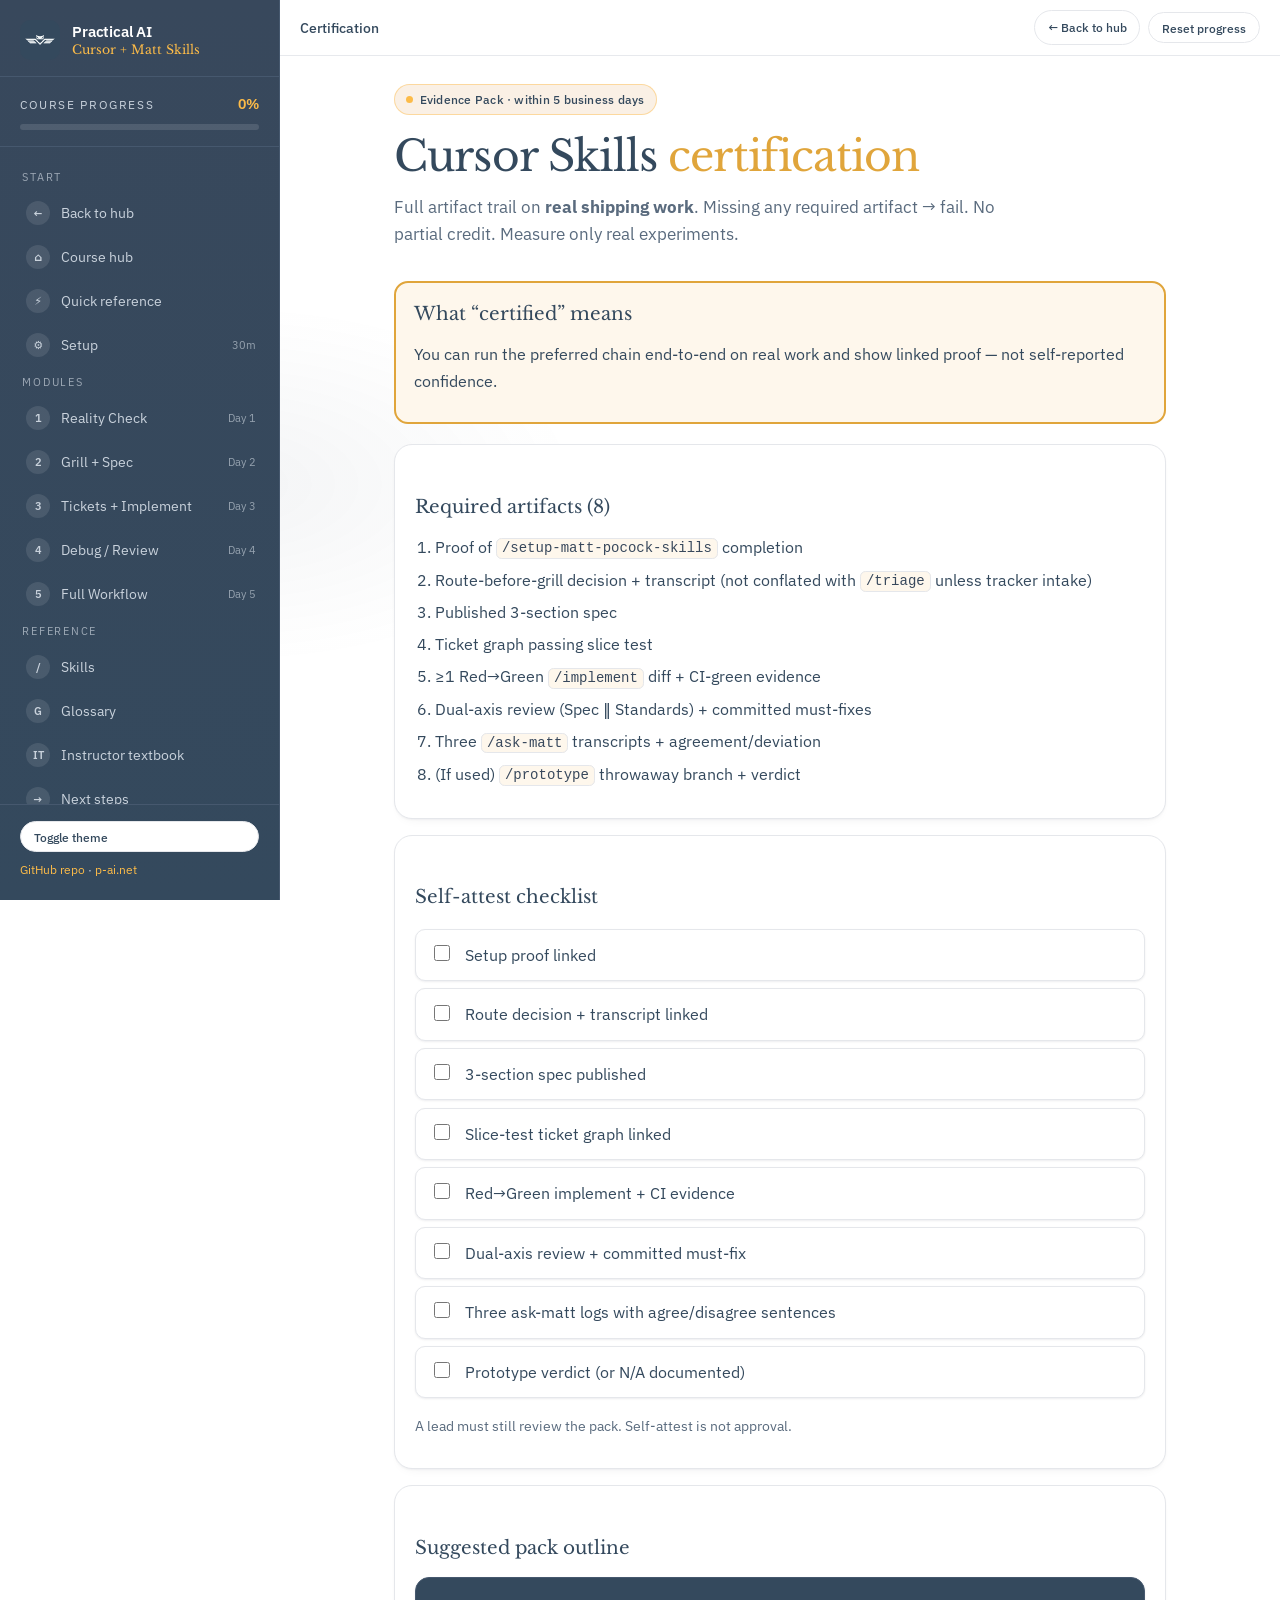
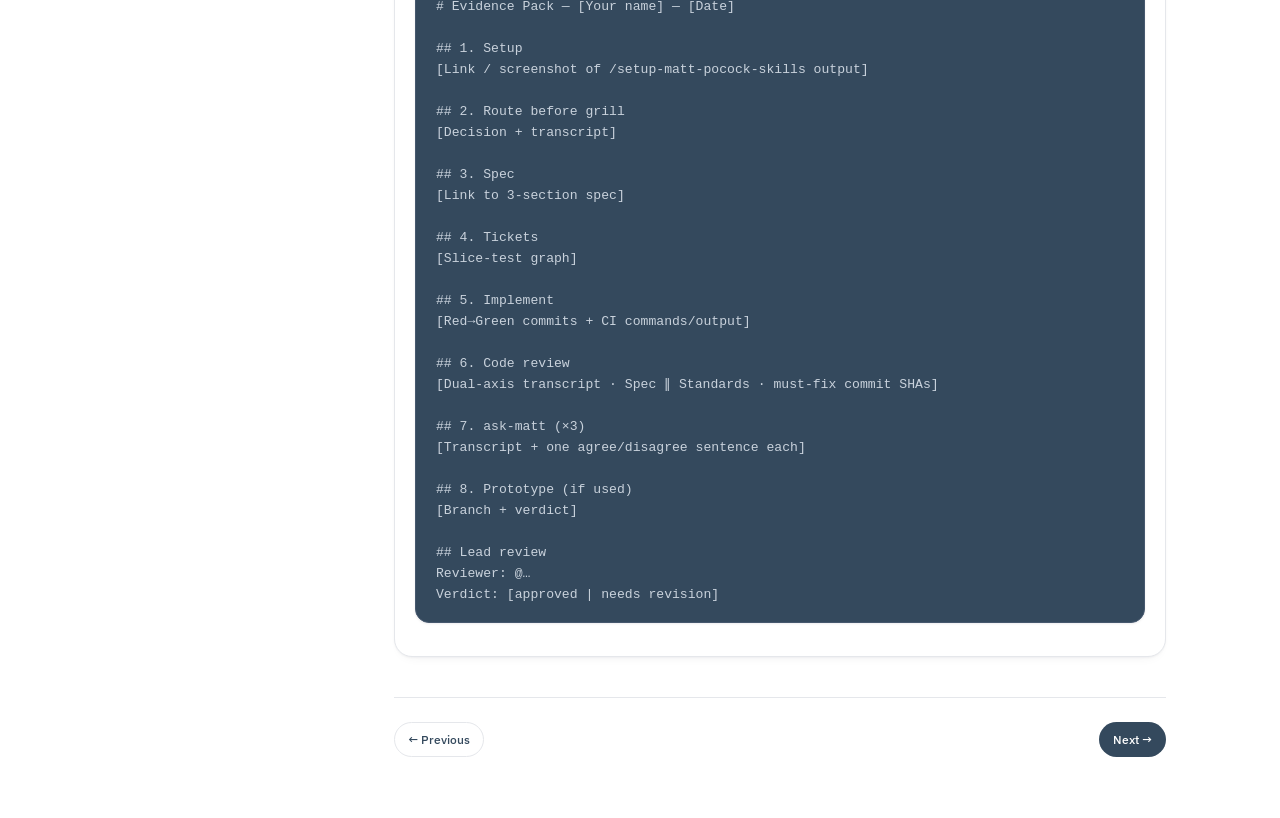
==== commit aa8cf295: "Clarify learner course: route before grill, slice test, glossary. Fixes routing vs /triage and ticke" ====
--- a/docs/certification.html
+++ b/docs/certification.html
@@ -39,13 +39,13 @@
           <h3>Required artifacts (8)</h3>
           <ol>
             <li>Proof of <code>/setup-matt-pocock-skills</code> completion</li>
-            <li>Routing decision + transcript (route before grill — not conflated with <code>/triage</code> tracker)</li>
+            <li>Route-before-grill decision + transcript (not conflated with <code>/triage</code> unless tracker intake)</li>
             <li>Published 3-section spec</li>
             <li>Ticket graph passing slice test</li>
-            <li>≥1 Red→Green <code>/implement</code> diff + CI-green evidence (same commands as PR pipeline)</li>
-            <li>Dual-axis review naming ≥2 concrete code-quality patterns + committed must-fixes</li>
-            <li>Three <code>/ask-matt</code> transcripts + agreement/deviation sentences</li>
-            <li>(If used) <code>/prototype</code> throwaway branch/folder + verdict (not on default branch)</li>
+            <li>≥1 Red→Green <code>/implement</code> diff + CI-green evidence</li>
+            <li>Dual-axis review (Spec ‖ Standards) + committed must-fixes</li>
+            <li>Three <code>/ask-matt</code> transcripts + agreement/deviation</li>
+            <li>(If used) <code>/prototype</code> throwaway branch + verdict</li>
           </ol>
         </div>
 
@@ -53,7 +53,7 @@
           <h3>Self-attest checklist</h3>
           <ul class="checklist">
             <li><label><input type="checkbox" data-progress="cert-1" /> Setup proof linked</label></li>
-            <li><label><input type="checkbox" data-progress="cert-2" /> Routing record + transcript linked</label></li>
+            <li><label><input type="checkbox" data-progress="cert-2" /> Route decision + transcript linked</label></li>
             <li><label><input type="checkbox" data-progress="cert-3" /> 3-section spec published</label></li>
             <li><label><input type="checkbox" data-progress="cert-4" /> Slice-test ticket graph linked</label></li>
             <li><label><input type="checkbox" data-progress="cert-5" /> Red→Green implement + CI evidence</label></li>
@@ -61,7 +61,7 @@
             <li><label><input type="checkbox" data-progress="cert-7" /> Three ask-matt logs with agree/disagree sentences</label></li>
             <li><label><input type="checkbox" data-progress="cert-8" /> Prototype verdict (or N/A documented)</label></li>
           </ul>
-          <p style="margin-top:0.75rem;font-size:0.9rem;color:var(--ink-faint)">A lead must still review the pack. Self-attest is not approval. Terms: <a href="glossary.html">Glossary</a>.</p>
+          <p style="margin-top:0.75rem;font-size:0.9rem;color:var(--ink-faint)">A lead must still review the pack. Self-attest is not approval.</p>
         </div>
 
         <div class="section-card">
@@ -71,26 +71,26 @@
 ## 1. Setup
 [Link / screenshot of /setup-matt-pocock-skills output]
 
-## 2. Routing
-[One-sentence routing decision + transcript]
+## 2. Route before grill
+[Decision + transcript]
 
 ## 3. Spec
 [Link to 3-section spec]
 
 ## 4. Tickets
-[Slice-test ticket graph]
+[Slice-test graph]
 
 ## 5. Implement
 [Red→Green commits + CI commands/output]
 
 ## 6. Code review
-[Dual-axis transcript · code-quality patterns · must-fix commit SHAs]
+[Dual-axis transcript · Spec ‖ Standards · must-fix commit SHAs]
 
 ## 7. ask-matt (×3)
 [Transcript + one agree/disagree sentence each]
 
 ## 8. Prototype (if used)
-[Throwaway branch + verdict]
+[Branch + verdict]
 
 ## Lead review
 Reviewer: @…
--- a/docs/css/cursor-ai-dev.css
+++ b/docs/css/cursor-ai-dev.css
@@ -1,14 +1,14 @@
 /* Cursor + Matt Skills Onboarding — Practical AI */
 :root {
+  --btn-primary-bg: var(--ink);
+  --btn-primary-fg: #fff;
+  --btn-primary-hover-fg: var(--brand);
+  --topbar-bg: rgba(255, 255, 255, 0.82);
+  --topbar-border: rgba(229, 231, 235, 0.9);
   --brand: #fcbb48;
   --brand-dark: #e0a53b;
   --brand-soft: #faf0e5;
   --brand-50: #fef7ec;
-  --topbar-bg: rgba(255, 255, 255, 0.82);
-  --topbar-border: rgba(229, 231, 235, 0.9);
-  --btn-primary-bg: var(--ink);
-  --btn-primary-fg: #fff;
-  --btn-primary-hover-fg: var(--brand);
   --ink: #34495d;
   --ink-soft: #38485c;
   --ink-faint: #5a6b7e;
@@ -42,6 +42,11 @@
 }
 
 [data-theme="dark"] {
+  --btn-primary-bg: #1a2330;
+  --btn-primary-fg: #f8fafc;
+  --btn-primary-hover-fg: var(--brand);
+  --topbar-bg: rgba(26, 35, 48, 0.92);
+  --topbar-border: rgba(58, 74, 92, 0.9);
   --brand-soft: #3d3428;
   --brand-50: #2a2419;
   --ink: #e8edf2;
@@ -57,15 +62,15 @@
   --info-soft: #1a2d4a;
   --shadow: 0 1px 2px rgba(0, 0, 0, 0.2);
   --shadow-card: 0 4px 14px rgba(0, 0, 0, 0.25);
-  --topbar-bg: rgba(26, 35, 48, 0.92);
-  --topbar-border: rgba(58, 74, 92, 0.9);
-  --btn-primary-bg: var(--brand);
-  --btn-primary-fg: #1a2330;
-  --btn-primary-hover-fg: #0f1419;
 }
 
 @media (prefers-color-scheme: dark) {
   :root:not([data-theme="light"]) {
+    --btn-primary-bg: #1a2330;
+    --btn-primary-fg: #f8fafc;
+    --btn-primary-hover-fg: var(--brand);
+    --topbar-bg: rgba(26, 35, 48, 0.92);
+    --topbar-border: rgba(58, 74, 92, 0.9);
     --brand-soft: #3d3428;
     --brand-50: #2a2419;
     --ink: #e8edf2;
@@ -81,11 +86,6 @@
     --info-soft: #1a2d4a;
     --shadow: 0 1px 2px rgba(0, 0, 0, 0.2);
     --shadow-card: 0 4px 14px rgba(0, 0, 0, 0.25);
-    --topbar-bg: rgba(26, 35, 48, 0.92);
-    --topbar-border: rgba(58, 74, 92, 0.9);
-    --btn-primary-bg: var(--brand);
-    --btn-primary-fg: #1a2330;
-    --btn-primary-hover-fg: #0f1419;
   }
 }
 
@@ -379,7 +379,7 @@
 
 .topbar-title {
   font-size: 0.9rem;
-  font-weight: 600;
+  font-weight: 500;
   color: var(--ink);
 }
 
@@ -775,71 +775,8 @@
   padding: 1.35rem;
   border-radius: var(--radius-xl);
   border: 1px solid rgba(252, 187, 72, 0.45);
-  background: linear-gradient(180deg, var(--surface) 0%, var(--brand-50) 100%);
+  background: linear-gradient(180deg, #fff 0%, var(--brand-50) 100%);
   box-shadow: var(--shadow-card);
-}
-
-.concept-block {
-  margin: 1.25rem 0;
-  padding: 1.15rem 1.25rem;
-  border-radius: var(--radius-xl);
-  border: 1px solid rgba(29, 78, 216, 0.2);
-  background: var(--info-soft);
-}
-
-.concept-block h3 {
-  margin-top: 0;
-}
-
-.spec-compare {
-  display: grid;
-  gap: 0.85rem;
-  margin: 1rem 0;
-}
-
-.spec-compare .spec-bad,
-.spec-compare .spec-good {
-  padding: 0.85rem 1rem;
-  border-radius: var(--radius);
-  font-size: 0.9rem;
-}
-
-.spec-compare .spec-bad {
-  border: 1px solid rgba(190, 18, 60, 0.25);
-  background: rgba(255, 241, 242, 0.5);
-}
-
-.spec-compare .spec-good {
-  border: 1px solid rgba(21, 128, 61, 0.25);
-  background: var(--success-soft);
-}
-
-[data-theme="dark"] .spec-compare .spec-bad,
-@media (prefers-color-scheme: dark) {
-  :root:not([data-theme="light"]) .spec-compare .spec-bad {
-    background: rgba(190, 18, 60, 0.08);
-  }
-}
-
-.glossary-term {
-  margin: 1.25rem 0;
-  padding-bottom: 1rem;
-  border-bottom: 1px solid var(--border);
-}
-
-.glossary-term:last-child {
-  border-bottom: none;
-}
-
-.glossary-term dt {
-  font-weight: 600;
-  color: var(--ink);
-  margin-bottom: 0.35rem;
-}
-
-.glossary-term dd {
-  margin: 0;
-  color: var(--ink-soft);
 }
 
 .cert-meta {
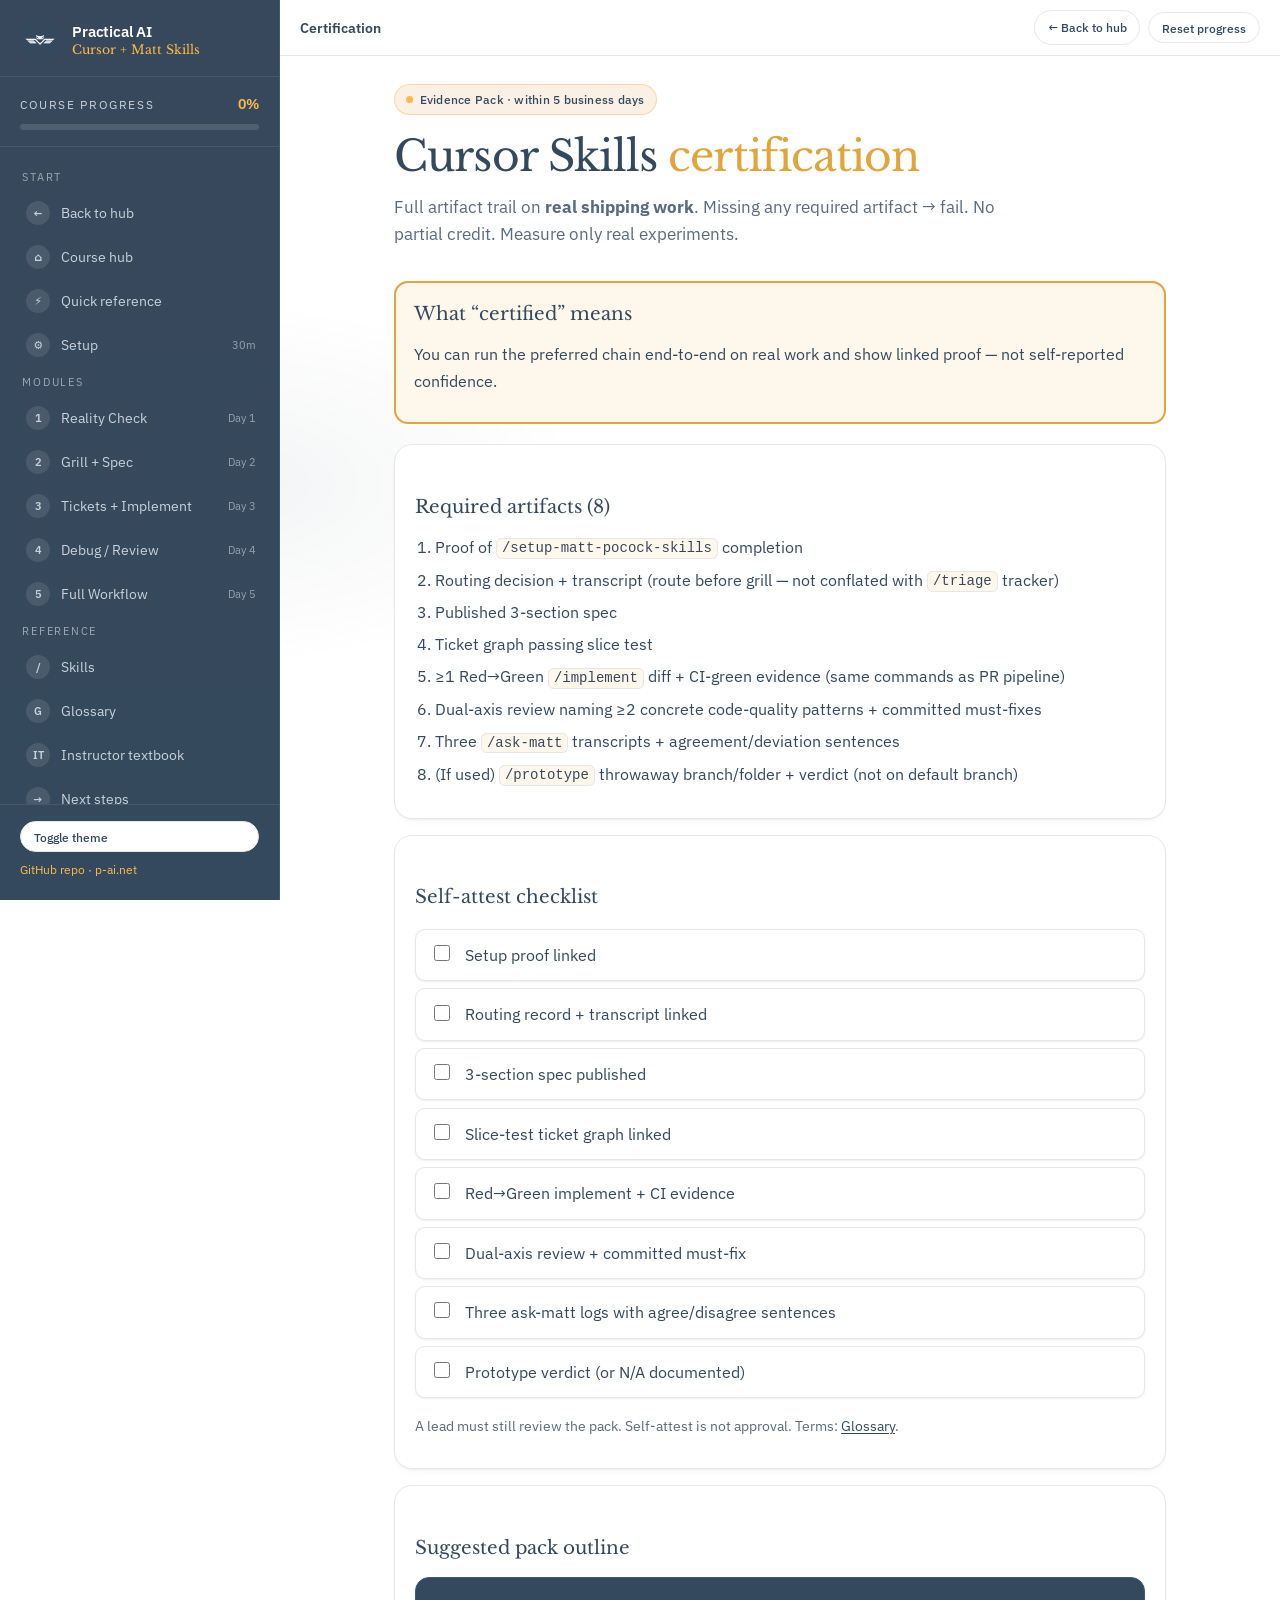
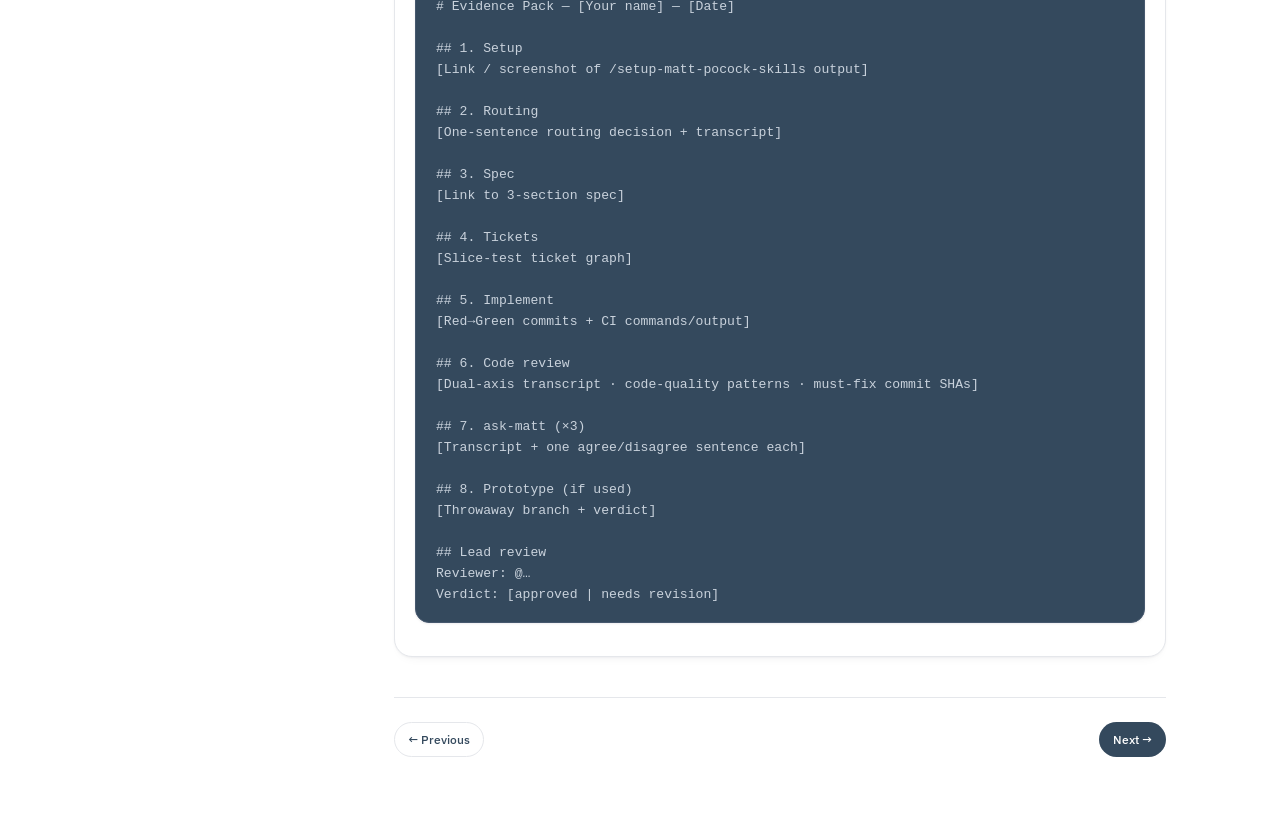
==== commit 01fb36e6: "Complete PR2 reference layer on top of main learner surface. Rebase onto main: keep origin/main lear" ====
--- a/docs/certification.html
+++ b/docs/certification.html
@@ -39,13 +39,13 @@
           <h3>Required artifacts (8)</h3>
           <ol>
             <li>Proof of <code>/setup-matt-pocock-skills</code> completion</li>
-            <li>Route-before-grill decision + transcript (not conflated with <code>/triage</code> unless tracker intake)</li>
+            <li>Routing decision + transcript (route before grill — not conflated with <code>/triage</code> tracker)</li>
             <li>Published 3-section spec</li>
             <li>Ticket graph passing slice test</li>
-            <li>≥1 Red→Green <code>/implement</code> diff + CI-green evidence</li>
-            <li>Dual-axis review (Spec ‖ Standards) + committed must-fixes</li>
-            <li>Three <code>/ask-matt</code> transcripts + agreement/deviation</li>
-            <li>(If used) <code>/prototype</code> throwaway branch + verdict</li>
+            <li>≥1 Red→Green <code>/implement</code> diff + CI-green evidence (same commands as PR pipeline)</li>
+            <li>Dual-axis review naming ≥2 concrete code-quality patterns + committed must-fixes</li>
+            <li>Three <code>/ask-matt</code> transcripts + agreement/deviation sentences</li>
+            <li>(If used) <code>/prototype</code> throwaway branch/folder + verdict (not on default branch)</li>
           </ol>
         </div>
 
@@ -53,7 +53,7 @@
           <h3>Self-attest checklist</h3>
           <ul class="checklist">
             <li><label><input type="checkbox" data-progress="cert-1" /> Setup proof linked</label></li>
-            <li><label><input type="checkbox" data-progress="cert-2" /> Route decision + transcript linked</label></li>
+            <li><label><input type="checkbox" data-progress="cert-2" /> Routing record + transcript linked</label></li>
             <li><label><input type="checkbox" data-progress="cert-3" /> 3-section spec published</label></li>
             <li><label><input type="checkbox" data-progress="cert-4" /> Slice-test ticket graph linked</label></li>
             <li><label><input type="checkbox" data-progress="cert-5" /> Red→Green implement + CI evidence</label></li>
@@ -61,7 +61,7 @@
             <li><label><input type="checkbox" data-progress="cert-7" /> Three ask-matt logs with agree/disagree sentences</label></li>
             <li><label><input type="checkbox" data-progress="cert-8" /> Prototype verdict (or N/A documented)</label></li>
           </ul>
-          <p style="margin-top:0.75rem;font-size:0.9rem;color:var(--ink-faint)">A lead must still review the pack. Self-attest is not approval.</p>
+          <p style="margin-top:0.75rem;font-size:0.9rem;color:var(--ink-faint)">A lead must still review the pack. Self-attest is not approval. Terms: <a href="glossary.html">Glossary</a>.</p>
         </div>
 
         <div class="section-card">
@@ -71,26 +71,26 @@
 ## 1. Setup
 [Link / screenshot of /setup-matt-pocock-skills output]
 
-## 2. Route before grill
-[Decision + transcript]
+## 2. Routing
+[One-sentence routing decision + transcript]
 
 ## 3. Spec
 [Link to 3-section spec]
 
 ## 4. Tickets
-[Slice-test graph]
+[Slice-test ticket graph]
 
 ## 5. Implement
 [Red→Green commits + CI commands/output]
 
 ## 6. Code review
-[Dual-axis transcript · Spec ‖ Standards · must-fix commit SHAs]
+[Dual-axis transcript · code-quality patterns · must-fix commit SHAs]
 
 ## 7. ask-matt (×3)
 [Transcript + one agree/disagree sentence each]
 
 ## 8. Prototype (if used)
-[Branch + verdict]
+[Throwaway branch + verdict]
 
 ## Lead review
 Reviewer: @…
--- a/docs/css/cursor-ai-dev.css
+++ b/docs/css/cursor-ai-dev.css
@@ -1,14 +1,14 @@
 /* Cursor + Matt Skills Onboarding — Practical AI */
 :root {
-  --btn-primary-bg: var(--ink);
-  --btn-primary-fg: #fff;
-  --btn-primary-hover-fg: var(--brand);
-  --topbar-bg: rgba(255, 255, 255, 0.82);
-  --topbar-border: rgba(229, 231, 235, 0.9);
   --brand: #fcbb48;
   --brand-dark: #e0a53b;
   --brand-soft: #faf0e5;
   --brand-50: #fef7ec;
+  --topbar-bg: rgba(255, 255, 255, 0.82);
+  --topbar-border: rgba(229, 231, 235, 0.9);
+  --btn-primary-bg: var(--ink);
+  --btn-primary-fg: #fff;
+  --btn-primary-hover-fg: var(--brand);
   --ink: #34495d;
   --ink-soft: #38485c;
   --ink-faint: #5a6b7e;
@@ -42,11 +42,6 @@
 }
 
 [data-theme="dark"] {
-  --btn-primary-bg: #1a2330;
-  --btn-primary-fg: #f8fafc;
-  --btn-primary-hover-fg: var(--brand);
-  --topbar-bg: rgba(26, 35, 48, 0.92);
-  --topbar-border: rgba(58, 74, 92, 0.9);
   --brand-soft: #3d3428;
   --brand-50: #2a2419;
   --ink: #e8edf2;
@@ -62,15 +57,15 @@
   --info-soft: #1a2d4a;
   --shadow: 0 1px 2px rgba(0, 0, 0, 0.2);
   --shadow-card: 0 4px 14px rgba(0, 0, 0, 0.25);
+  --topbar-bg: rgba(26, 35, 48, 0.92);
+  --topbar-border: rgba(58, 74, 92, 0.9);
+  --btn-primary-bg: var(--brand);
+  --btn-primary-fg: #1a2330;
+  --btn-primary-hover-fg: #0f1419;
 }
 
 @media (prefers-color-scheme: dark) {
   :root:not([data-theme="light"]) {
-    --btn-primary-bg: #1a2330;
-    --btn-primary-fg: #f8fafc;
-    --btn-primary-hover-fg: var(--brand);
-    --topbar-bg: rgba(26, 35, 48, 0.92);
-    --topbar-border: rgba(58, 74, 92, 0.9);
     --brand-soft: #3d3428;
     --brand-50: #2a2419;
     --ink: #e8edf2;
@@ -86,6 +81,11 @@
     --info-soft: #1a2d4a;
     --shadow: 0 1px 2px rgba(0, 0, 0, 0.2);
     --shadow-card: 0 4px 14px rgba(0, 0, 0, 0.25);
+    --topbar-bg: rgba(26, 35, 48, 0.92);
+    --topbar-border: rgba(58, 74, 92, 0.9);
+    --btn-primary-bg: var(--brand);
+    --btn-primary-fg: #1a2330;
+    --btn-primary-hover-fg: #0f1419;
   }
 }
 
@@ -379,7 +379,7 @@
 
 .topbar-title {
   font-size: 0.9rem;
-  font-weight: 500;
+  font-weight: 600;
   color: var(--ink);
 }
 
@@ -775,8 +775,71 @@
   padding: 1.35rem;
   border-radius: var(--radius-xl);
   border: 1px solid rgba(252, 187, 72, 0.45);
-  background: linear-gradient(180deg, #fff 0%, var(--brand-50) 100%);
+  background: linear-gradient(180deg, var(--surface) 0%, var(--brand-50) 100%);
   box-shadow: var(--shadow-card);
+}
+
+.concept-block {
+  margin: 1.25rem 0;
+  padding: 1.15rem 1.25rem;
+  border-radius: var(--radius-xl);
+  border: 1px solid rgba(29, 78, 216, 0.2);
+  background: var(--info-soft);
+}
+
+.concept-block h3 {
+  margin-top: 0;
+}
+
+.spec-compare {
+  display: grid;
+  gap: 0.85rem;
+  margin: 1rem 0;
+}
+
+.spec-compare .spec-bad,
+.spec-compare .spec-good {
+  padding: 0.85rem 1rem;
+  border-radius: var(--radius);
+  font-size: 0.9rem;
+}
+
+.spec-compare .spec-bad {
+  border: 1px solid rgba(190, 18, 60, 0.25);
+  background: rgba(255, 241, 242, 0.5);
+}
+
+.spec-compare .spec-good {
+  border: 1px solid rgba(21, 128, 61, 0.25);
+  background: var(--success-soft);
+}
+
+[data-theme="dark"] .spec-compare .spec-bad,
+@media (prefers-color-scheme: dark) {
+  :root:not([data-theme="light"]) .spec-compare .spec-bad {
+    background: rgba(190, 18, 60, 0.08);
+  }
+}
+
+.glossary-term {
+  margin: 1.25rem 0;
+  padding-bottom: 1rem;
+  border-bottom: 1px solid var(--border);
+}
+
+.glossary-term:last-child {
+  border-bottom: none;
+}
+
+.glossary-term dt {
+  font-weight: 600;
+  color: var(--ink);
+  margin-bottom: 0.35rem;
+}
+
+.glossary-term dd {
+  margin: 0;
+  color: var(--ink-soft);
 }
 
 .cert-meta {
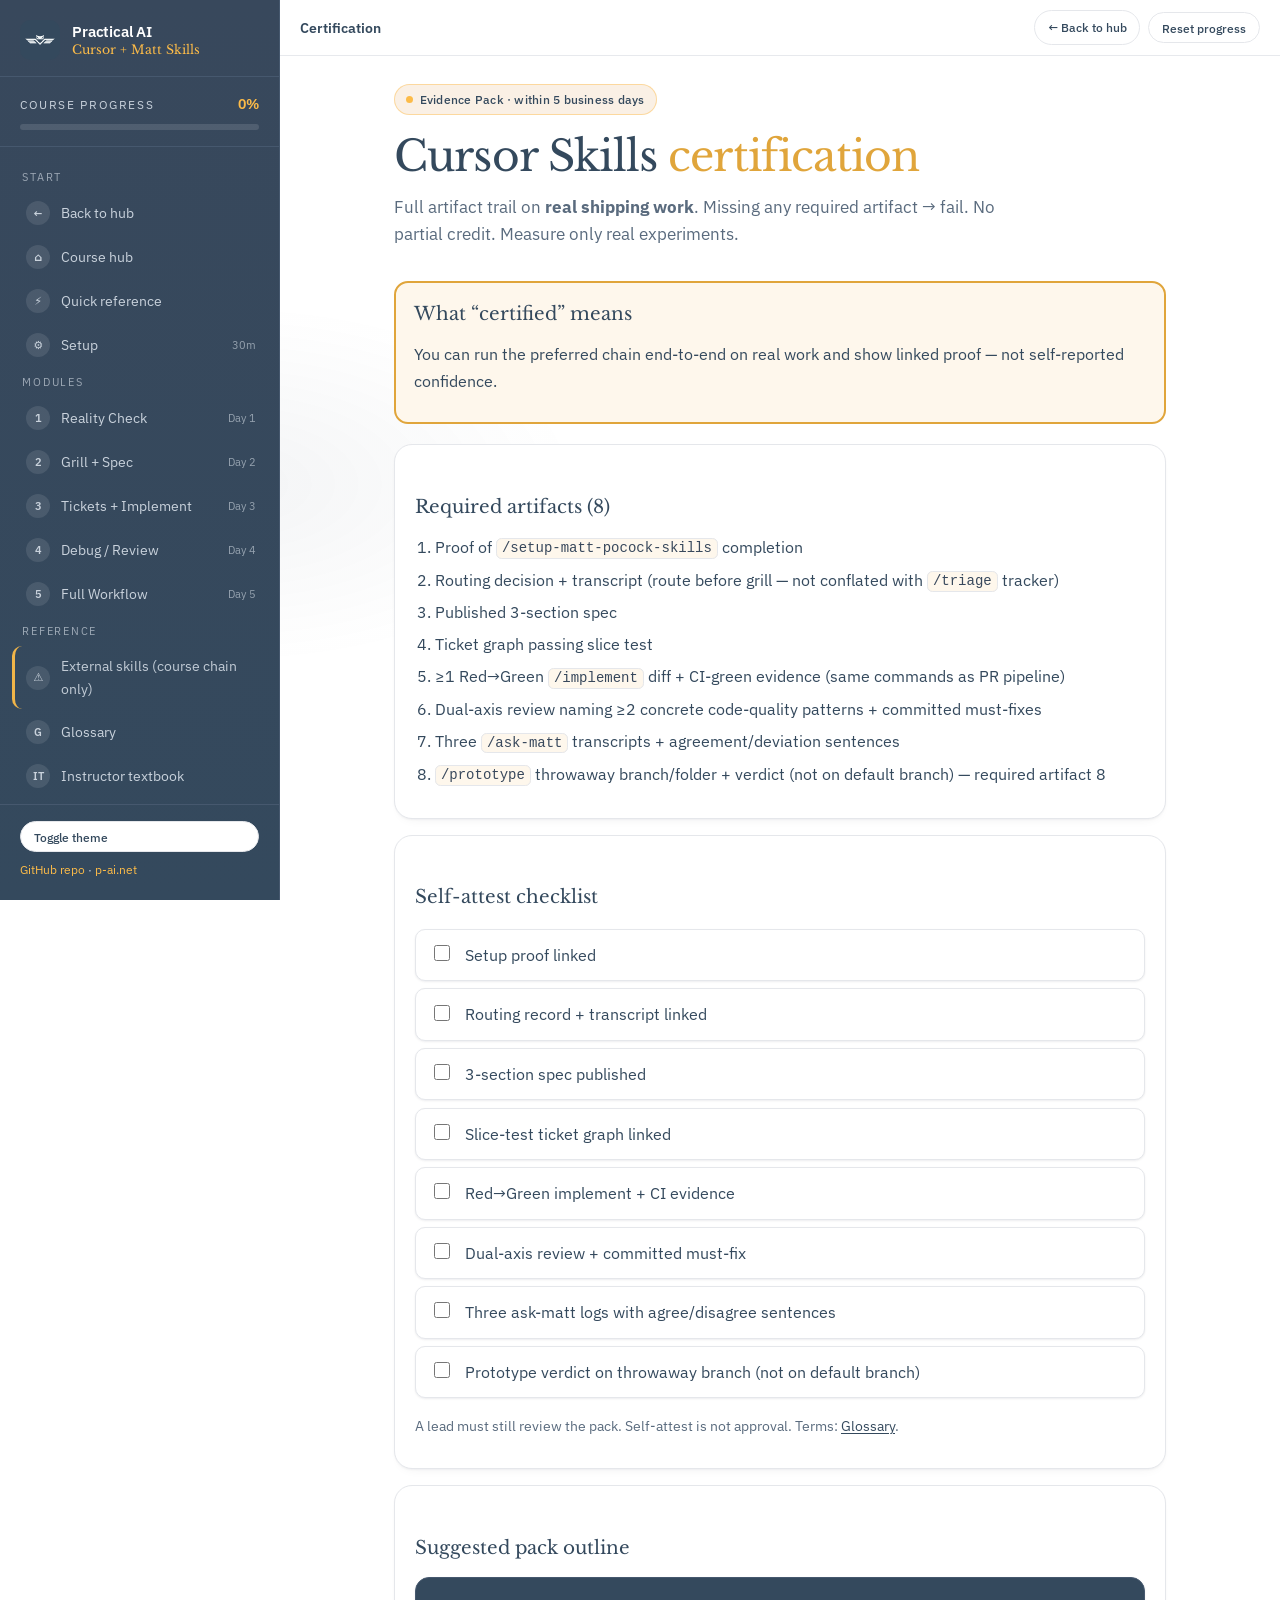
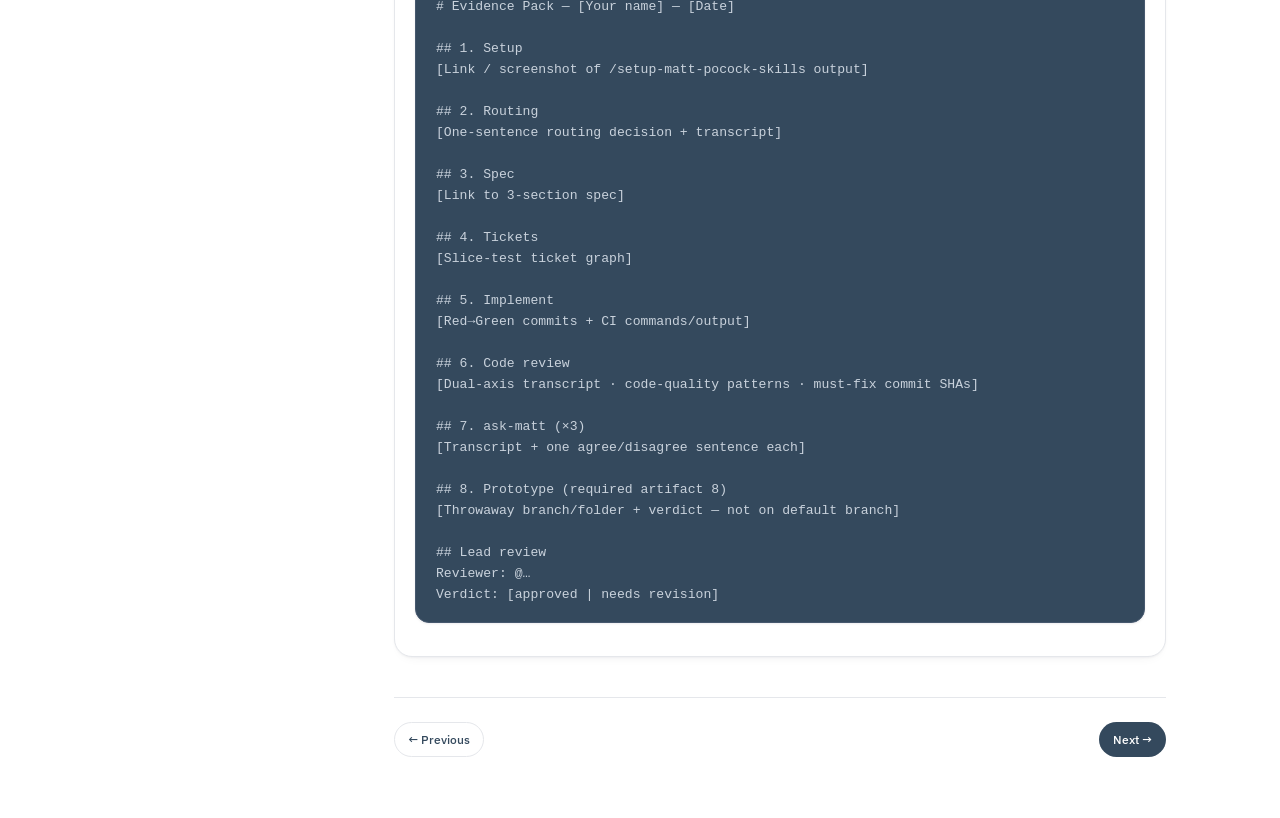
==== commit d5bc17ca: "docs(cert): lock Evidence Pack policy — 8 required, prototype is #8 Option C: artifact 8 is the thro" ====
--- a/docs/certification.html
+++ b/docs/certification.html
@@ -45,7 +45,7 @@
             <li>≥1 Red→Green <code>/implement</code> diff + CI-green evidence (same commands as PR pipeline)</li>
             <li>Dual-axis review naming ≥2 concrete code-quality patterns + committed must-fixes</li>
             <li>Three <code>/ask-matt</code> transcripts + agreement/deviation sentences</li>
-            <li>(If used) <code>/prototype</code> throwaway branch/folder + verdict (not on default branch)</li>
+            <li><code>/prototype</code> throwaway branch/folder + verdict (not on default branch) — required artifact 8</li>
           </ol>
         </div>
 
@@ -59,7 +59,7 @@
             <li><label><input type="checkbox" data-progress="cert-5" /> Red→Green implement + CI evidence</label></li>
             <li><label><input type="checkbox" data-progress="cert-6" /> Dual-axis review + committed must-fix</label></li>
             <li><label><input type="checkbox" data-progress="cert-7" /> Three ask-matt logs with agree/disagree sentences</label></li>
-            <li><label><input type="checkbox" data-progress="cert-8" /> Prototype verdict (or N/A documented)</label></li>
+            <li><label><input type="checkbox" data-progress="cert-8" /> Prototype verdict on throwaway branch (not on default branch)</label></li>
           </ul>
           <p style="margin-top:0.75rem;font-size:0.9rem;color:var(--ink-faint)">A lead must still review the pack. Self-attest is not approval. Terms: <a href="glossary.html">Glossary</a>.</p>
         </div>
@@ -89,8 +89,8 @@
 ## 7. ask-matt (×3)
 [Transcript + one agree/disagree sentence each]
 
-## 8. Prototype (if used)
-[Throwaway branch + verdict]
+## 8. Prototype (required artifact 8)
+[Throwaway branch/folder + verdict — not on default branch]
 
 ## Lead review
 Reviewer: @…
--- a/docs/css/cursor-ai-dev.css
+++ b/docs/css/cursor-ai-dev.css
@@ -305,6 +305,12 @@
   color: var(--ink);
 }
 
+.nav-link--external-sop {
+  border-left: 3px solid var(--brand);
+  font-size: 0.85rem;
+  opacity: 0.95;
+}
+
 .nav-num {
   width: 1.5rem;
   height: 1.5rem;
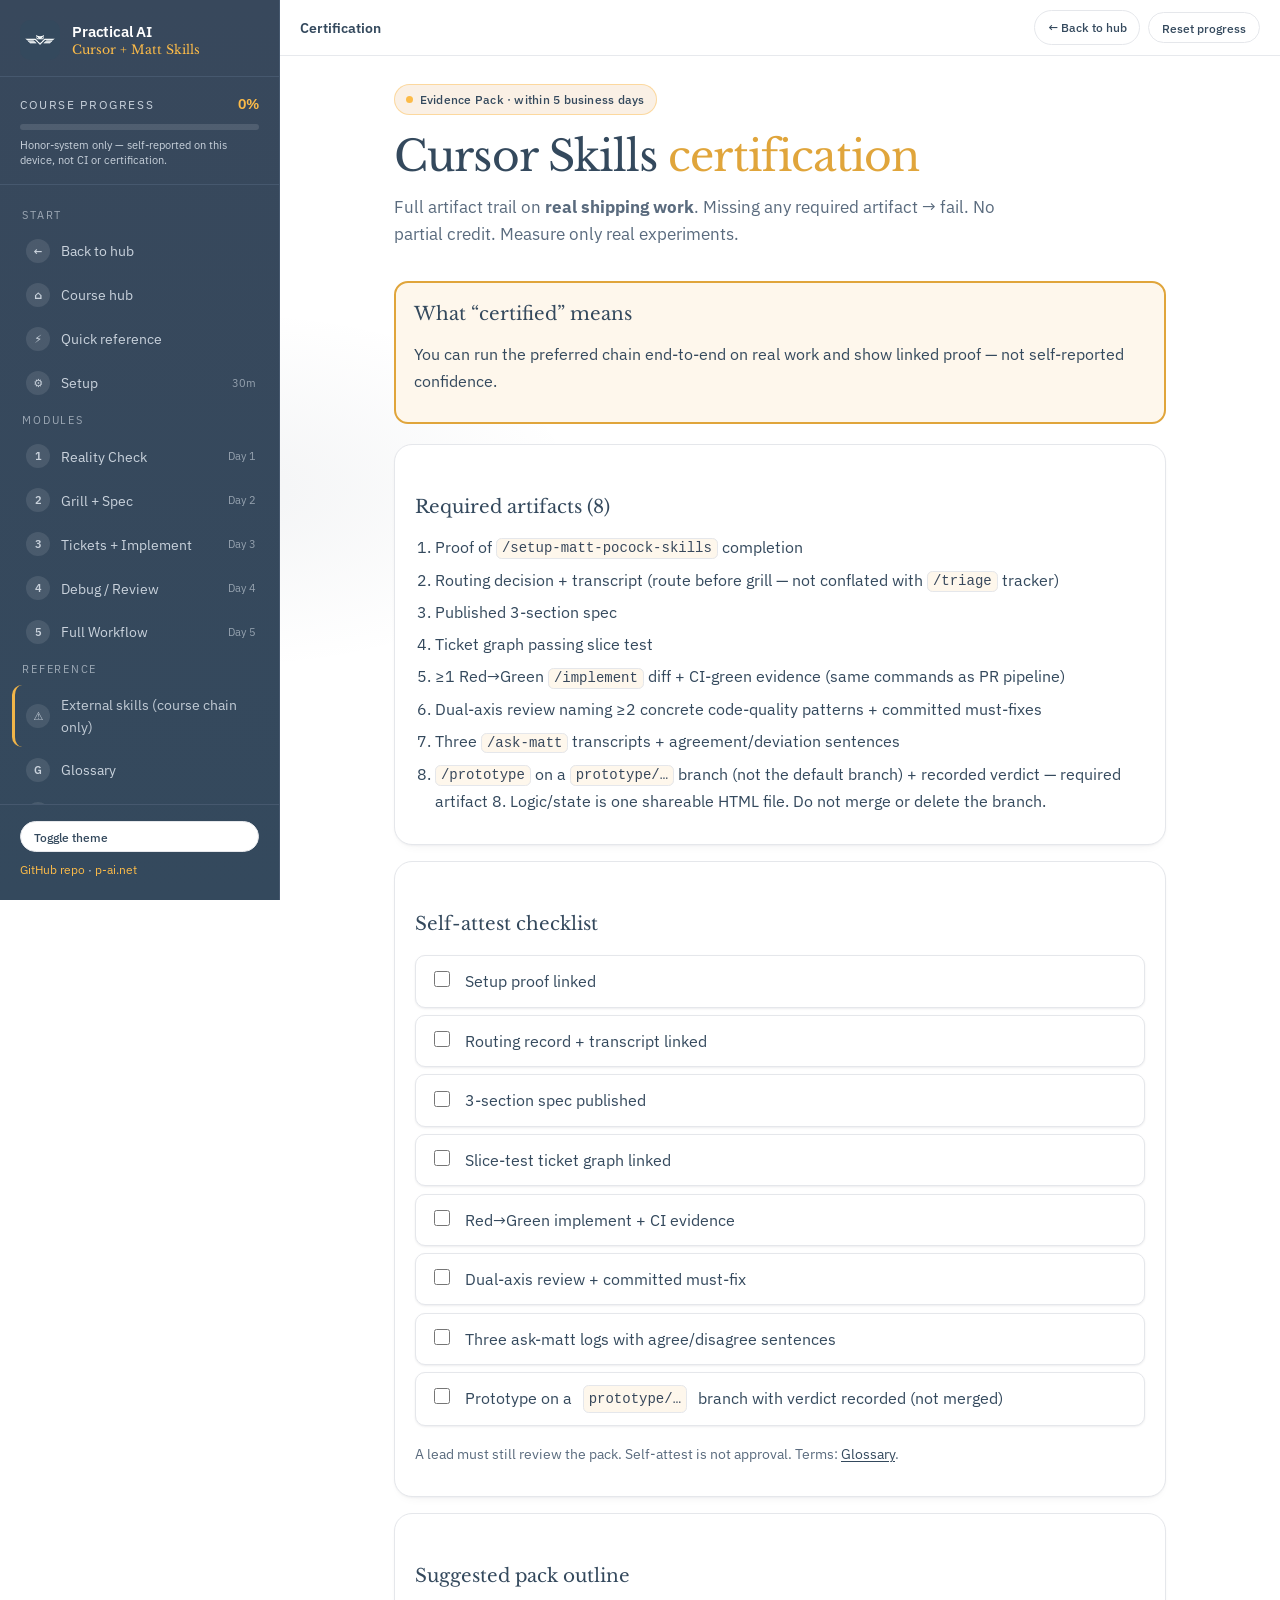
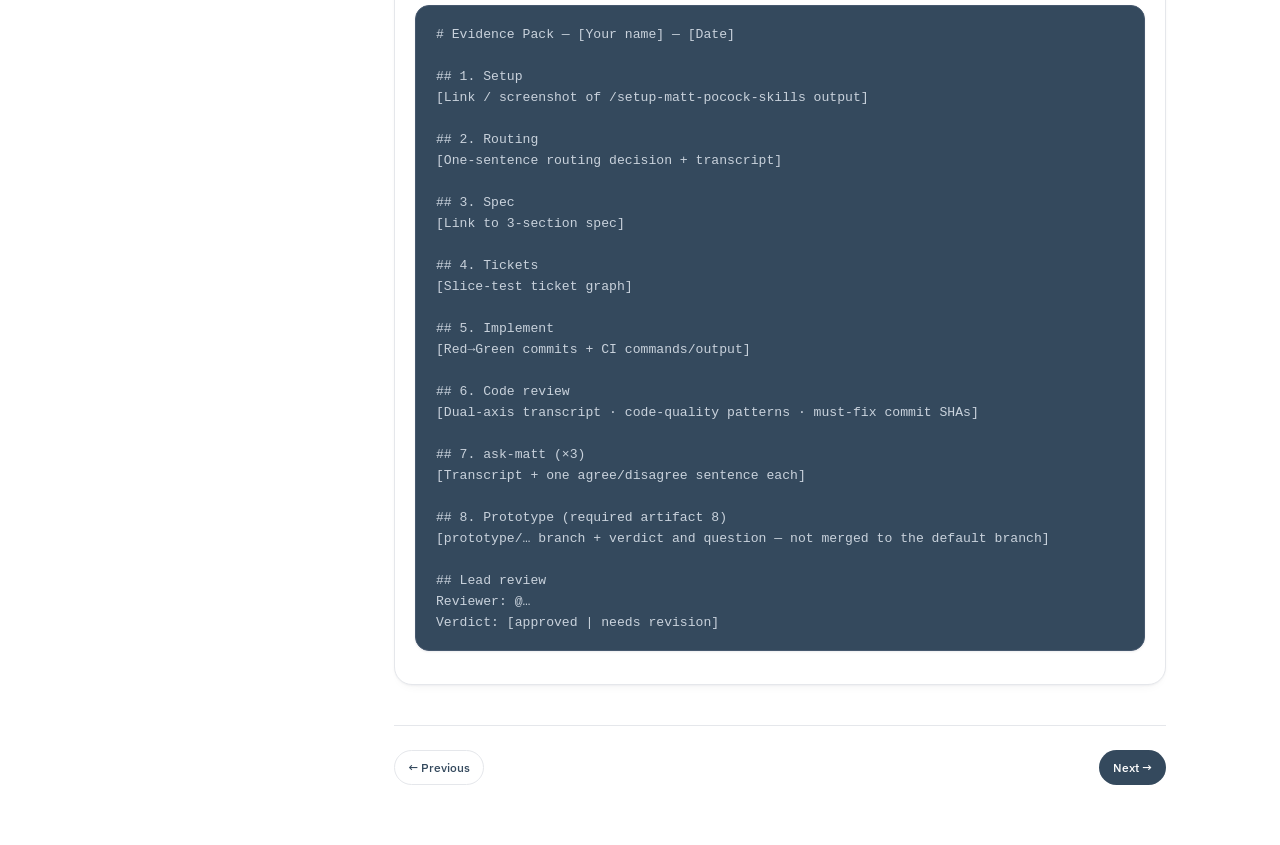
==== commit aff18594: "docs: align the course to mattpocock/skills v1.3.x Living process moves to v1.2 (2026-10-28) against" ====
--- a/docs/certification.html
+++ b/docs/certification.html
@@ -45,7 +45,7 @@
             <li>≥1 Red→Green <code>/implement</code> diff + CI-green evidence (same commands as PR pipeline)</li>
             <li>Dual-axis review naming ≥2 concrete code-quality patterns + committed must-fixes</li>
             <li>Three <code>/ask-matt</code> transcripts + agreement/deviation sentences</li>
-            <li><code>/prototype</code> throwaway branch/folder + verdict (not on default branch) — required artifact 8</li>
+            <li><code>/prototype</code> on a <code>prototype/…</code> branch (not the default branch) + recorded verdict — required artifact 8. Logic/state is one shareable HTML file. Do not merge or delete the branch.</li>
           </ol>
         </div>
 
@@ -59,7 +59,7 @@
             <li><label><input type="checkbox" data-progress="cert-5" /> Red→Green implement + CI evidence</label></li>
             <li><label><input type="checkbox" data-progress="cert-6" /> Dual-axis review + committed must-fix</label></li>
             <li><label><input type="checkbox" data-progress="cert-7" /> Three ask-matt logs with agree/disagree sentences</label></li>
-            <li><label><input type="checkbox" data-progress="cert-8" /> Prototype verdict on throwaway branch (not on default branch)</label></li>
+            <li><label><input type="checkbox" data-progress="cert-8" /> Prototype on a <code>prototype/…</code> branch with verdict recorded (not merged)</label></li>
           </ul>
           <p style="margin-top:0.75rem;font-size:0.9rem;color:var(--ink-faint)">A lead must still review the pack. Self-attest is not approval. Terms: <a href="glossary.html">Glossary</a>.</p>
         </div>
@@ -90,7 +90,7 @@
 [Transcript + one agree/disagree sentence each]
 
 ## 8. Prototype (required artifact 8)
-[Throwaway branch/folder + verdict — not on default branch]
+[prototype/… branch + verdict and question — not merged to the default branch]
 
 ## Lead review
 Reviewer: @…
--- a/docs/css/cursor-ai-dev.css
+++ b/docs/css/cursor-ai-dev.css
@@ -962,6 +962,42 @@
   color: var(--muted);
 }
 
+.module-toc-list {
+  list-style: none;
+  padding: 0;
+  margin: 0;
+  display: flex;
+  flex-wrap: wrap;
+  gap: 0.35rem 1rem;
+  font-size: 0.88rem;
+}
+
+.module-toc-list a {
+  color: var(--brand);
+  font-weight: 500;
+  text-decoration: none;
+}
+
+.module-toc-list a:hover {
+  text-decoration: underline;
+}
+
+.workflow-diagram svg text {
+  fill: var(--ink);
+}
+
+.workflow-diagram .wf-box {
+  fill: var(--surface);
+  stroke: var(--border);
+  stroke-width: 1.5;
+}
+
+.workflow-diagram .wf-arrow {
+  stroke: var(--muted);
+  stroke-width: 1.5;
+  fill: none;
+}
+
 .template-block {
   position: relative;
   margin: 1rem 0;
@@ -1095,3 +1131,33 @@
     display: none;
   }
 }
+
+.sync-badge {
+  margin: 0.35rem 0 0;
+  font-size: 0.75rem;
+  color: var(--ink-faint);
+  font-family: var(--font-body);
+}
+
+.progress-honor-note {
+  margin: 0.5rem 0 0;
+  font-size: 0.7rem;
+  line-height: 1.35;
+  color: var(--sidebar-muted);
+}
+
+.escalate-strip {
+  margin-top: 1.5rem;
+  padding: 1rem 1.1rem;
+  border-radius: var(--radius);
+  border: 1px solid var(--border);
+  background: var(--info-soft);
+}
+
+.escalate-strip p {
+  margin: 0;
+}
+
+.escalate-strip .eyebrow {
+  margin-bottom: 0.35rem;
+}
